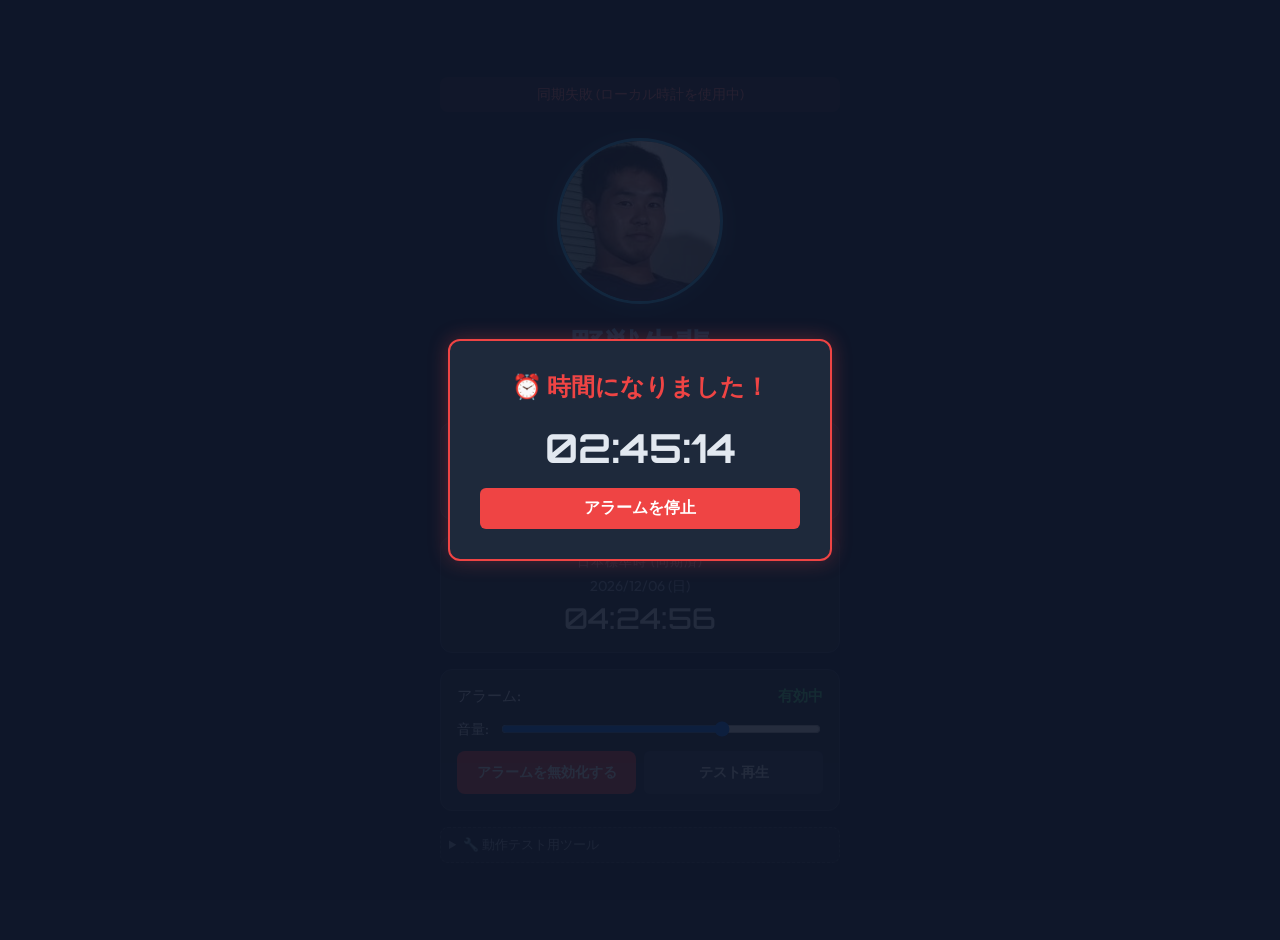
==== index.html @ 87fecc9a "Update index.html" ====
<!DOCTYPE html>
<html lang="ja">
<head>
    <meta charset="UTF-8">
    <meta name="viewport" content="width=device-width, initial-scale=1.0">
    <title>野獣先輩</title>
    <meta name="description" content="野獣先輩 - 8月10日 11時45分14秒">
    <link rel="icon" href="yaju.jpg" type="image/jpeg">
    <link rel="preconnect" href="https://fonts.googleapis.com">
    <link rel="preconnect" href="https://fonts.gstatic.com" crossorigin>
    <link href="https://fonts.googleapis.com/css2?family=Orbitron:wght@500;700&family=Outfit:wght@400;600&display=swap" rel="stylesheet">
    <link rel="stylesheet" href="style.css">
</head>
<body>
    <main class="container">
        <div id="sync-status" class="sync-status">
            <span id="sync-text">時刻同期中...</span>
        </div>

        <div class="yaju-container">
            <img src="yaju.jpg" alt="野獣先輩" id="yaju-img">
        </div>

        <header class="header">
            <h1>野獣先輩</h1>
            <p class="subtitle">目標時刻: 8月10日 11:45:14</p>
        </header>

        <div class="card">
            <div class="label">残り時間</div>
            <div id="countdown-display" class="countdown">
                <span id="cd-hours">00</span>:<span id="cd-minutes">00</span>:<span id="cd-seconds">00</span><span class="cd-ms">.00</span>
            </div>
        </div>

        <div class="card">
            <div class="label">日本標準時 (同期済)</div>
            <div id="current-date" class="date">----/--/--</div>
            <div id="current-time" class="time">00:00:00</div>
        </div>

        <div class="card settings">
            <div class="status-row">
                <span>アラーム:</span>
                <span id="armed-text" class="status-val status-active">有効中</span>
            </div>
            <div class="volume-row">
                <span>音量:</span>
                <input type="range" id="volume-slider" min="0" max="1" step="0.1" value="0.7">
            </div>
            <div class="button-group">
                <button id="btn-arm" class="btn-main btn-armed-state">アラームを無効化する</button>
                <button id="btn-test">テスト再生</button>
            </div>
        </div>

        <details class="debug-panel">
            <summary>🔧 動作テスト用ツール</summary>
            <div class="debug-buttons">
                <button id="btn-debug-10s">10秒後にセット</button>
                <button id="btn-debug-reset">リセット</button>
            </div>
            <div id="debug-log" class="debug-log"></div>
        </details>
    </main>

    <div id="alarm-modal" class="modal hidden">
        <div class="modal-content">
            <h2>⏰ 時間になりました！</h2>
            <div class="modal-time font-orbitron">11:45:14</div>
            <button id="btn-stop-alarm">アラームを停止</button>
        </div>
    </div>

    <script src="app.js"></script>
</body>
</html>
---- style.css ----
/* style.css */

body {
    margin: 0;
    padding: 20px;
    background-color: #0f172a;
    color: #e2e8f0;
    font-family: 'Outfit', -apple-system, sans-serif;
    display: flex;
    justify-content: center;
    align-items: center;
    min-height: 100vh;
}

.container {
    width: 100%;
    max-width: 400px;
    display: flex;
    flex-direction: column;
    gap: 16px;
}

.yaju-container {
    text-align: center;
    margin-top: 10px;
}

#yaju-img {
    width: 160px;
    height: 160px;
    border-radius: 50%;
    object-fit: cover;
    border: 3px solid #38bdf8;
    box-shadow: 0 4px 20px rgba(56, 189, 248, 0.25);
}

.header {
    text-align: center;
    margin-bottom: 8px;
}

.header h1 {
    font-size: 2.2rem;
    margin: 0;
    color: #38bdf8;
    font-weight: 800;
}

.subtitle {
    margin: 6px 0 0 0;
    color: #94a3b8;
    font-size: 0.95rem;
}

.sync-status {
    text-align: center;
    font-size: 0.85rem;
    color: #38bdf8;
    background-color: rgba(56, 189, 248, 0.1);
    padding: 8px;
    border-radius: 8px;
}

.sync-status.synced {
    color: #4ade80;
    background-color: rgba(74, 222, 128, 0.1);
}

.sync-status.failed {
    color: #f87171;
    background-color: rgba(248, 113, 113, 0.1);
}

.card {
    background-color: #1e293b;
    border: 1px solid #334155;
    border-radius: 12px;
    padding: 16px;
    text-align: center;
}

.label {
    font-size: 0.8rem;
    color: #94a3b8;
    text-transform: uppercase;
    letter-spacing: 1px;
    margin-bottom: 6px;
}

.countdown {
    font-family: 'Orbitron', monospace;
    font-size: 2rem;
    font-weight: 700;
    color: #38bdf8;
}

.cd-ms {
    font-size: 1.3rem;
    color: #0284c7;
}

.date {
    font-size: 0.9rem;
    color: #94a3b8;
    margin-bottom: 4px;
}

.time {
    font-family: 'Orbitron', monospace;
    font-size: 1.8rem;
    font-weight: 500;
}

.settings {
    display: flex;
    flex-direction: column;
    gap: 12px;
}

.status-row {
    display: flex;
    justify-content: space-between;
    font-size: 0.95rem;
}

.status-val {
    font-weight: bold;
    color: #94a3b8;
}

.status-active {
    color: #4ade80;
}

.volume-row {
    display: flex;
    align-items: center;
    gap: 10px;
    font-size: 0.9rem;
}

input[type="range"] {
    flex-grow: 1;
}

.button-group {
    display: flex;
    gap: 8px;
}

.button-group button {
    flex: 1;
    font-size: 0.9rem;
    padding: 12px 8px;
}

.btn-main {
    background-color: #3b82f6;
    color: #fff;
    border-radius: 8px;
    font-weight: bold;
    height: auto;
}

.btn-main:hover {
    background-color: #2563eb;
}

.btn-main.btn-armed-state {
    background-color: #ef4444; /* 解除ボタン用なので赤色にします */
}

.btn-main.btn-armed-state:hover {
    background-color: #dc2626;
}

button {
    background-color: #334155;
    color: #e2e8f0;
    border: none;
    border-radius: 6px;
    padding: 10px 16px;
    font-weight: 600;
    cursor: pointer;
    transition: background-color 0.2s;
}

button:hover {
    background-color: #475569;
}

.hidden {
    display: none !important;
}

.debug-panel {
    background-color: rgba(30, 41, 59, 0.5);
    border: 1px dashed #334155;
    border-radius: 8px;
    padding: 8px;
}

summary {
    font-size: 0.8rem;
    color: #94a3b8;
    cursor: pointer;
    user-select: none;
}

.debug-buttons {
    display: flex;
    gap: 8px;
    margin: 8px 0;
}

.debug-buttons button {
    font-size: 0.75rem;
    padding: 6px 12px;
}

.debug-log {
    font-family: monospace;
    font-size: 0.7rem;
    background-color: #000;
    color: #4ade80;
    padding: 6px;
    max-height: 80px;
    overflow-y: auto;
    border-radius: 4px;
}

.modal {
    position: fixed;
    top: 0;
    left: 0;
    width: 100%;
    height: 100%;
    background-color: rgba(15, 23, 42, 0.9);
    display: flex;
    justify-content: center;
    align-items: center;
    z-index: 9999;
}

.modal.hidden {
    display: none;
}

.modal-content {
    background-color: #1e293b;
    border: 2px solid #ef4444;
    border-radius: 12px;
    padding: 30px;
    text-align: center;
    width: 90%;
    max-width: 320px;
    box-shadow: 0 0 20px rgba(239, 68, 68, 0.3);
}

.modal h2 {
    margin-top: 0;
    color: #ef4444;
}

.modal-time {
    font-family: 'Orbitron', monospace;
    font-size: 2.5rem;
    font-weight: 700;
    margin: 15px 0;
}

.modal button {
    background-color: #ef4444;
    color: white;
    width: 100%;
    padding: 10px;
    font-size: 1rem;
}

.modal button:hover {
    background-color: #dc2626;
}
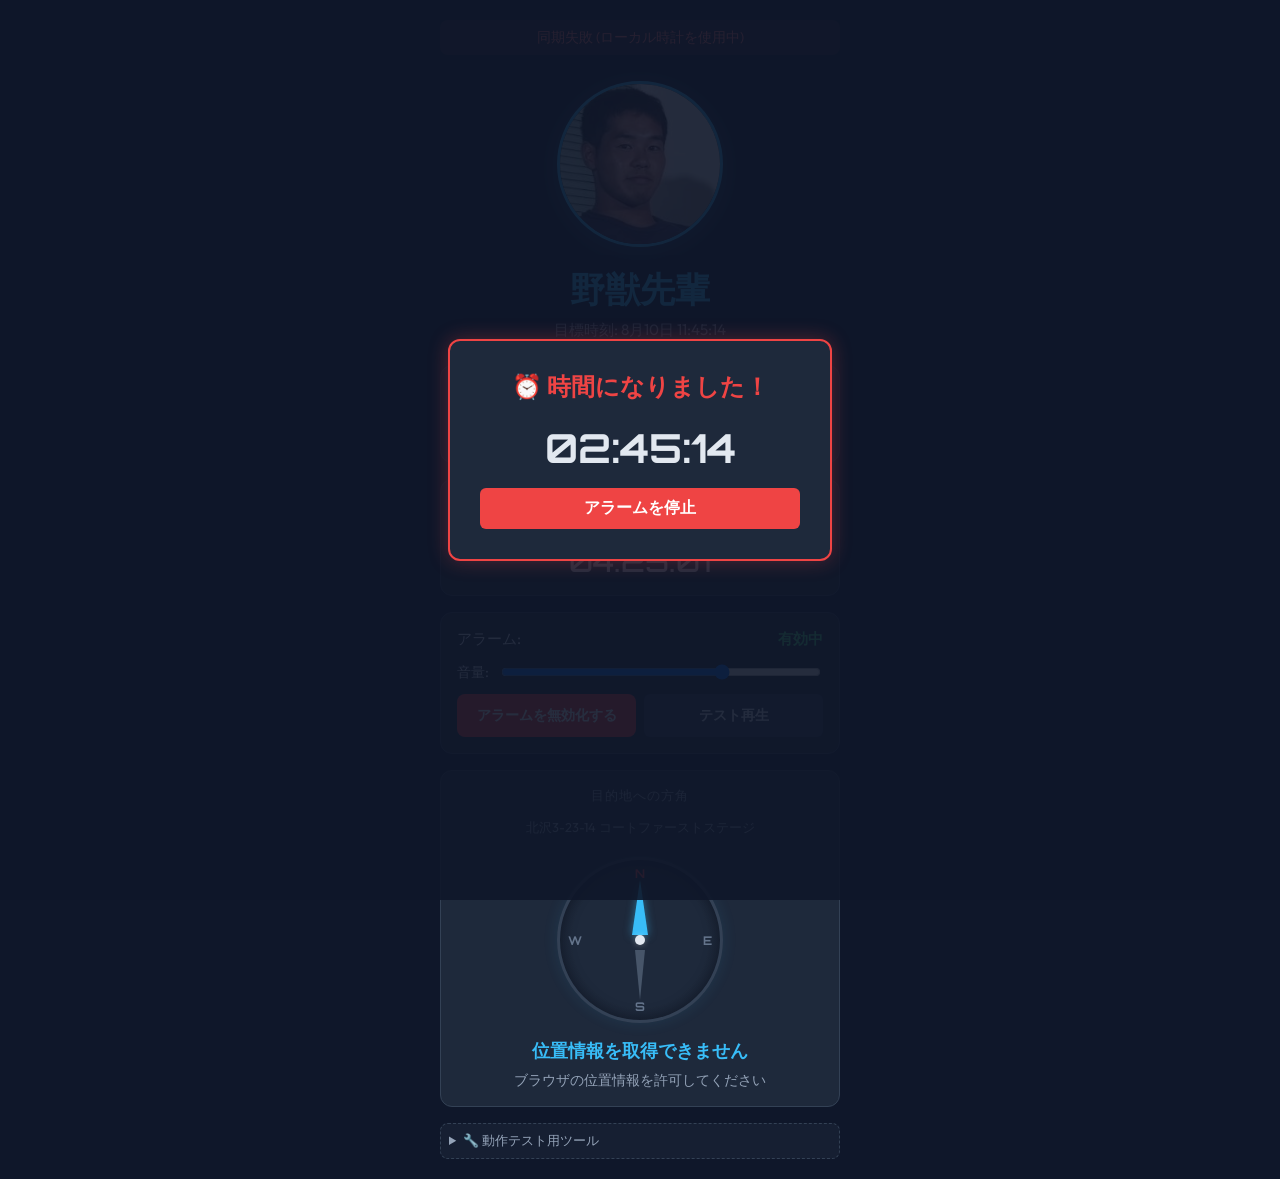
==== commit d583263c: "Add files via upload" ====
--- a/index.html
+++ b/index.html
@@ -4,7 +4,7 @@
     <meta charset="UTF-8">
     <meta name="viewport" content="width=device-width, initial-scale=1.0">
     <title>野獣先輩</title>
-    <meta name="description" content="野獣先輩 - 8月10日 11時45分14秒">
+    <meta name="description" content="野獣先輩 - 8月10日 11時45分14秒 高精度アラーム">
     <link rel="icon" href="yaju.jpg" type="image/jpeg">
     <link rel="preconnect" href="https://fonts.googleapis.com">
     <link rel="preconnect" href="https://fonts.gstatic.com" crossorigin>
@@ -54,6 +54,28 @@
             </div>
         </div>
 
+        <!-- 方角表示 -->
+        <div class="card compass-card">
+            <div class="label">目的地への方角</div>
+            <div class="compass-target-name">北沢3-23-14 コートファーストステージ</div>
+            <div class="compass-wrapper">
+                <div class="compass-ring">
+                    <div class="compass-labels">
+                        <span class="cl-n">N</span>
+                        <span class="cl-e">E</span>
+                        <span class="cl-s">S</span>
+                        <span class="cl-w">W</span>
+                    </div>
+                    <div id="compass-needle" class="compass-needle" style="transform: rotate(0deg);">
+                        <div class="needle-tip"></div>
+                        <div class="needle-tail"></div>
+                    </div>
+                </div>
+            </div>
+            <div id="compass-bearing" class="compass-bearing">位置情報を取得中...</div>
+            <div id="compass-distance" class="compass-distance"></div>
+        </div>
+
         <details class="debug-panel">
             <summary>🔧 動作テスト用ツール</summary>
             <div class="debug-buttons">
--- a/style.css
+++ b/style.css
@@ -189,6 +189,111 @@
     background-color: #475569;
 }
 
+/* コンパス */
+.compass-card {
+    display: flex;
+    flex-direction: column;
+    align-items: center;
+    gap: 8px;
+}
+
+.compass-target-name {
+    font-size: 0.8rem;
+    color: #94a3b8;
+    margin-bottom: 4px;
+}
+
+.compass-wrapper {
+    display: flex;
+    justify-content: center;
+    padding: 8px 0;
+}
+
+.compass-ring {
+    width: 160px;
+    height: 160px;
+    border-radius: 50%;
+    border: 3px solid #334155;
+    position: relative;
+    background: radial-gradient(circle, #1e293b 60%, #0f172a 100%);
+    box-shadow: 0 0 15px rgba(56, 189, 248, 0.1), inset 0 0 15px rgba(0, 0, 0, 0.3);
+}
+
+.compass-labels span {
+    position: absolute;
+    font-family: 'Orbitron', monospace;
+    font-size: 0.75rem;
+    font-weight: 700;
+    color: #64748b;
+}
+
+.cl-n { top: 6px; left: 50%; transform: translateX(-50%); color: #ef4444 !important; }
+.cl-s { bottom: 6px; left: 50%; transform: translateX(-50%); }
+.cl-e { right: 8px; top: 50%; transform: translateY(-50%); }
+.cl-w { left: 8px; top: 50%; transform: translateY(-50%); }
+
+.compass-needle {
+    position: absolute;
+    top: 50%;
+    left: 50%;
+    width: 4px;
+    height: 120px;
+    margin-left: -2px;
+    margin-top: -60px;
+    transition: transform 0.6s cubic-bezier(0.34, 1.56, 0.64, 1);
+    transform-origin: center center;
+}
+
+.needle-tip {
+    width: 0;
+    height: 0;
+    border-left: 8px solid transparent;
+    border-right: 8px solid transparent;
+    border-bottom: 55px solid #38bdf8;
+    position: absolute;
+    top: 0;
+    left: 50%;
+    transform: translateX(-50%);
+    filter: drop-shadow(0 0 4px rgba(56, 189, 248, 0.5));
+}
+
+.needle-tail {
+    width: 0;
+    height: 0;
+    border-left: 5px solid transparent;
+    border-right: 5px solid transparent;
+    border-top: 50px solid #475569;
+    position: absolute;
+    bottom: 0;
+    left: 50%;
+    transform: translateX(-50%);
+}
+
+.compass-needle::after {
+    content: '';
+    width: 10px;
+    height: 10px;
+    background: #e2e8f0;
+    border-radius: 50%;
+    position: absolute;
+    top: 50%;
+    left: 50%;
+    transform: translate(-50%, -50%);
+    box-shadow: 0 0 6px rgba(255, 255, 255, 0.3);
+}
+
+.compass-bearing {
+    font-family: 'Orbitron', monospace;
+    font-size: 1.1rem;
+    font-weight: 700;
+    color: #38bdf8;
+}
+
+.compass-distance {
+    font-size: 0.85rem;
+    color: #94a3b8;
+}
+
 .hidden {
     display: none !important;
 }
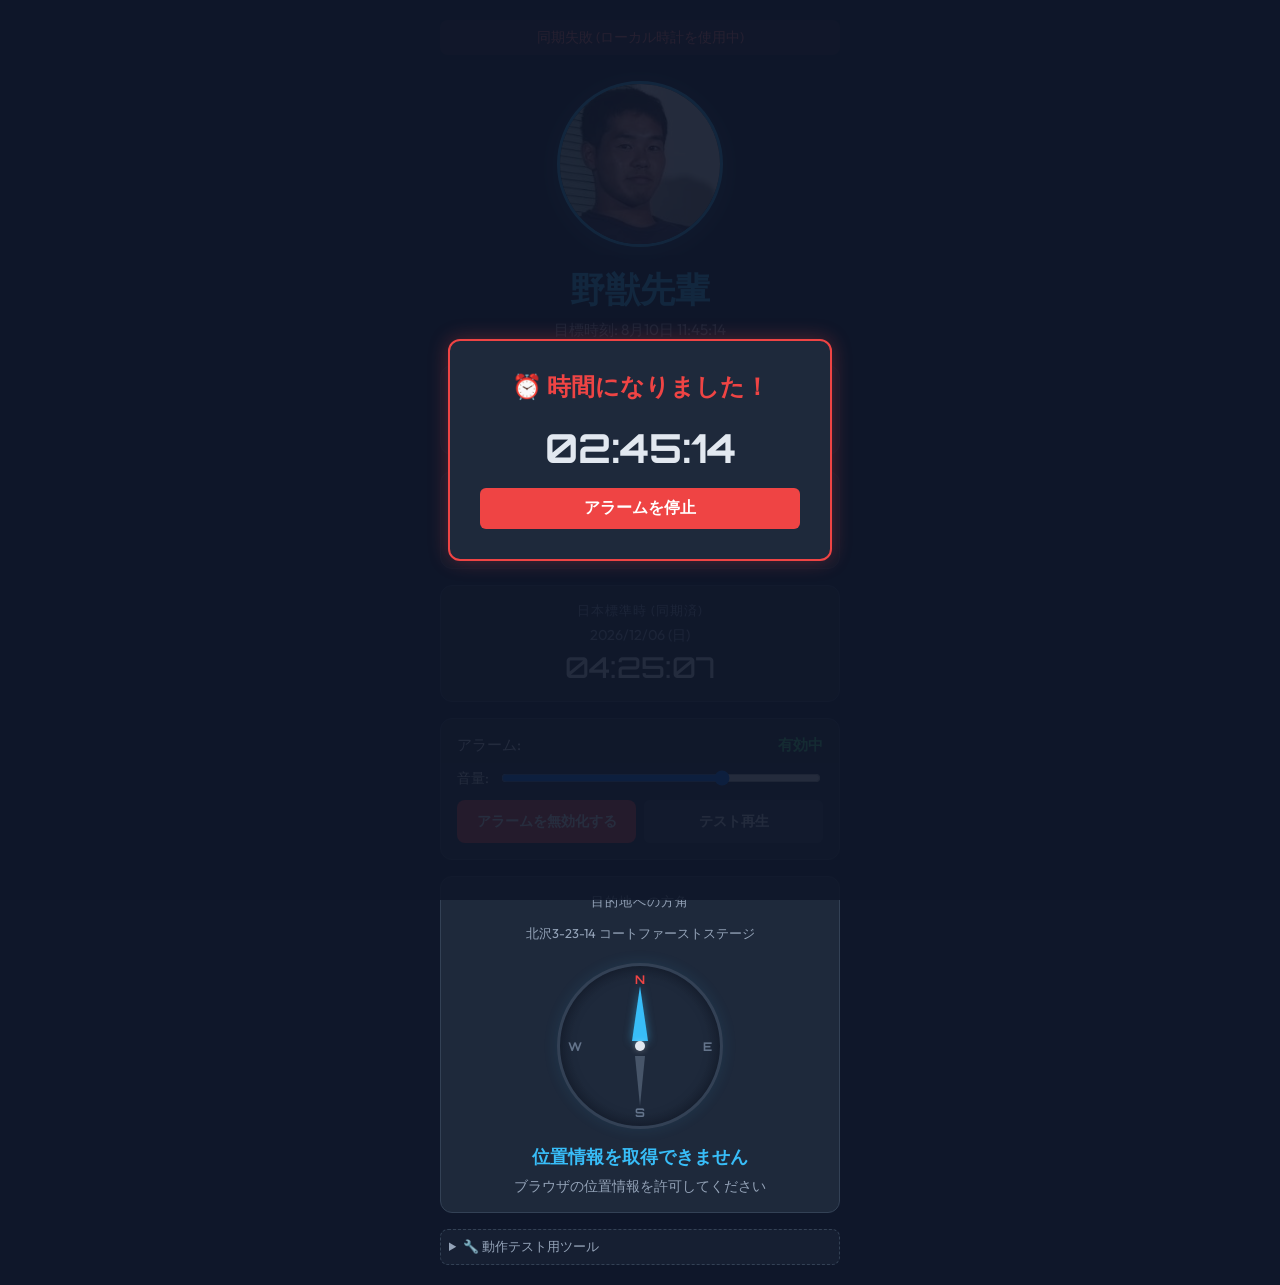
==== commit d3f8907c: "Add files via upload" ====
--- a/index.html
+++ b/index.html
@@ -27,9 +27,16 @@
         </header>
 
         <div class="card">
-            <div class="label">残り時間</div>
+            <div class="label">8月10日 (00:00:00) まで</div>
+            <div id="countdown-display-day" class="countdown" style="font-size: 1.5rem;">
+                <span id="cdd-days">0</span>日 <span id="cdd-hours">00</span>:<span id="cdd-minutes">00</span>:<span id="cdd-seconds">00</span><span class="cd-ms" id="cdd-ms">.00</span>
+            </div>
+        </div>
+
+        <div class="card">
+            <div class="label">目標時刻 (11:45:14) まで</div>
             <div id="countdown-display" class="countdown">
-                <span id="cd-hours">00</span>:<span id="cd-minutes">00</span>:<span id="cd-seconds">00</span><span class="cd-ms">.00</span>
+                <span id="cd-hours">00</span>:<span id="cd-minutes">00</span>:<span id="cd-seconds">00</span><span class="cd-ms" id="cd-ms">.00</span>
             </div>
         </div>
 
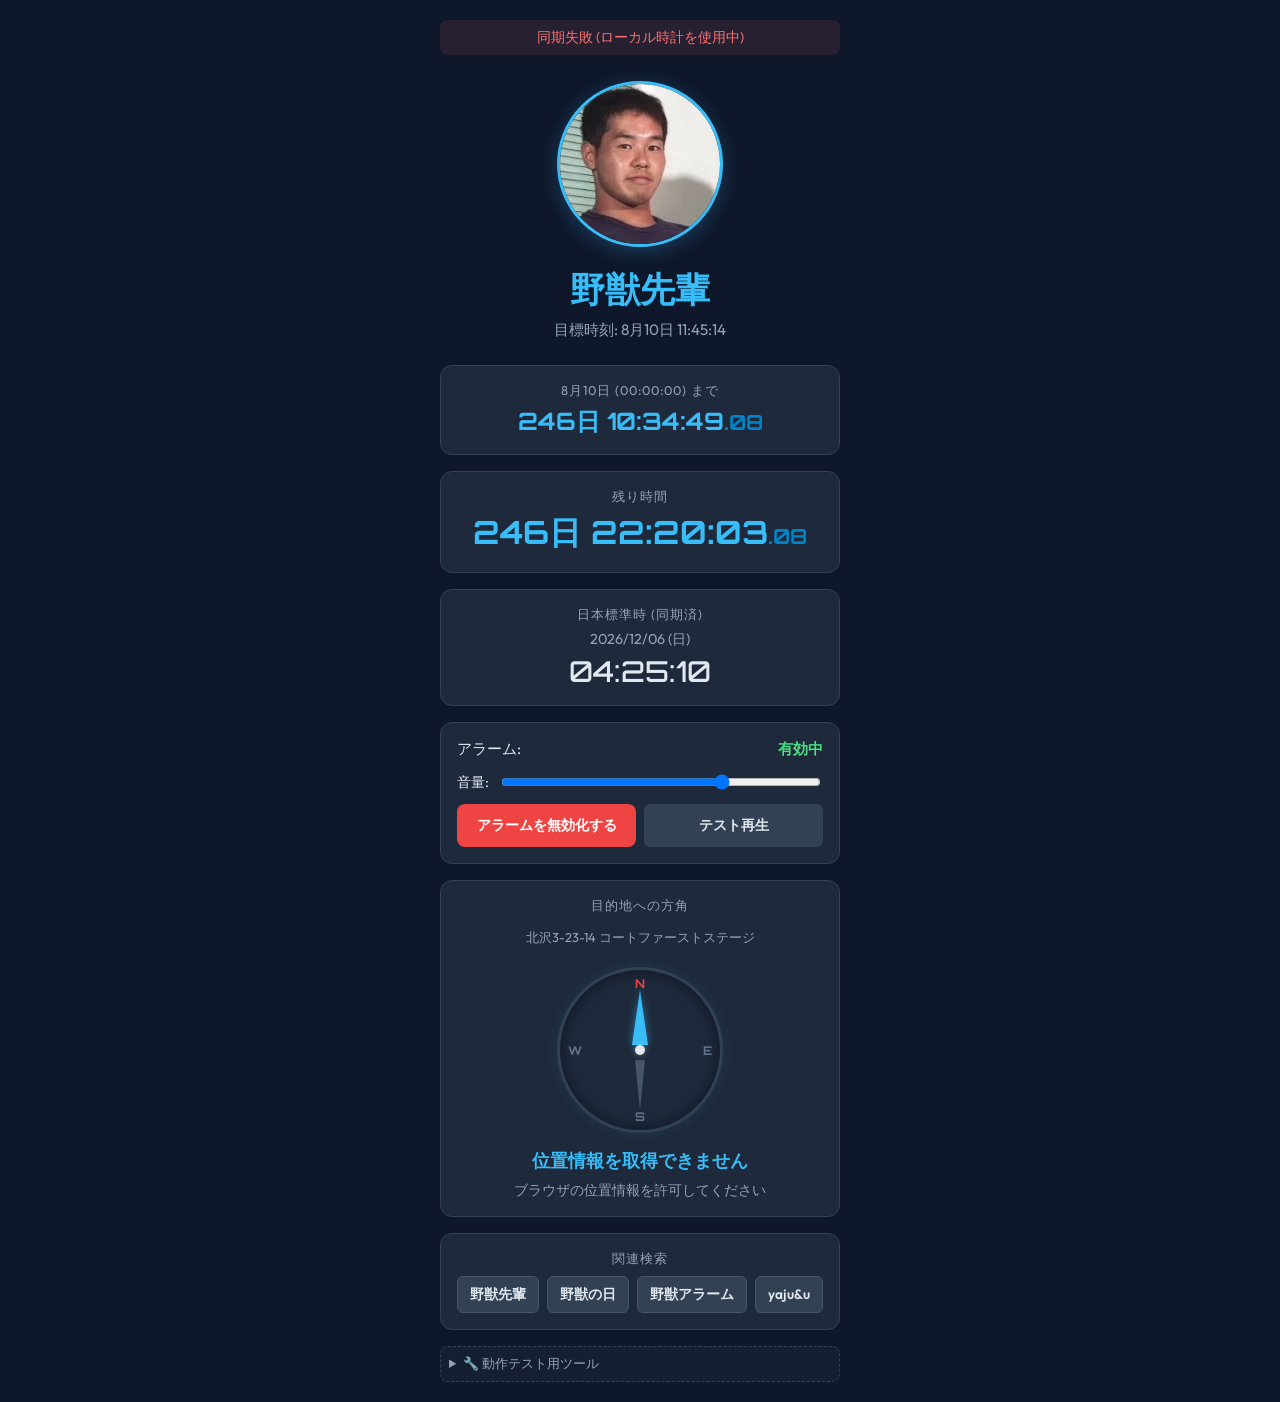
==== commit 0b1be37d: "Add files via upload" ====
--- a/index.html
+++ b/index.html
@@ -34,9 +34,9 @@
         </div>
 
         <div class="card">
-            <div class="label">目標時刻 (11:45:14) まで</div>
+            <div id="countdown-label" class="label">残り時間</div>
             <div id="countdown-display" class="countdown">
-                <span id="cd-hours">00</span>:<span id="cd-minutes">00</span>:<span id="cd-seconds">00</span><span class="cd-ms" id="cd-ms">.00</span>
+                <span id="cd-days-group" class="hidden"><span id="cd-days">0</span>日 </span><span id="cd-hours">00</span>:<span id="cd-minutes">00</span>:<span id="cd-seconds">00</span><span class="cd-ms" id="cd-ms">.00</span>
             </div>
         </div>
 
@@ -83,6 +83,17 @@
             <div id="compass-distance" class="compass-distance"></div>
         </div>
 
+        <!-- 検索リンク -->
+        <div class="card">
+            <div class="label">関連検索</div>
+            <div class="search-links">
+                <a href="https://www.google.com/search?q=%E9%87%8E%E7%8D%A3%E5%85%88%E8%BC%A9" target="_blank" class="search-btn">野獣先輩</a>
+                <a href="https://www.google.com/search?q=%E9%87%8E%E7%8D%A3%E3%81%AE%E6%97%A5" target="_blank" class="search-btn">野獣の日</a>
+                <a href="https://www.google.com/search?q=%E9%87%8E%E7%8D%A3%E3%82%A2%E3%83%A9%E3%83%BC%E3%83%A0" target="_blank" class="search-btn">野獣アラーム</a>
+                <a href="https://www.google.com/search?q=yaju%26u" target="_blank" class="search-btn">yaju&amp;u</a>
+            </div>
+        </div>
+
         <details class="debug-panel">
             <summary>🔧 動作テスト用ツール</summary>
             <div class="debug-buttons">
--- a/style.css
+++ b/style.css
@@ -294,6 +294,34 @@
     color: #94a3b8;
 }
 
+/* 検索リンク */
+.search-links {
+    display: flex;
+    flex-wrap: wrap;
+    gap: 8px;
+    justify-content: center;
+    margin-top: 8px;
+}
+
+.search-btn {
+    background-color: #334155;
+    color: #e2e8f0;
+    text-decoration: none;
+    padding: 8px 12px;
+    border-radius: 6px;
+    font-size: 0.85rem;
+    font-weight: 600;
+    transition: background-color 0.2s, transform 0.1s;
+    border: 1px solid #475569;
+}
+
+.search-btn:hover {
+    background-color: #475569;
+    transform: translateY(-2px);
+    border-color: #38bdf8;
+    color: #fff;
+}
+
 .hidden {
     display: none !important;
 }
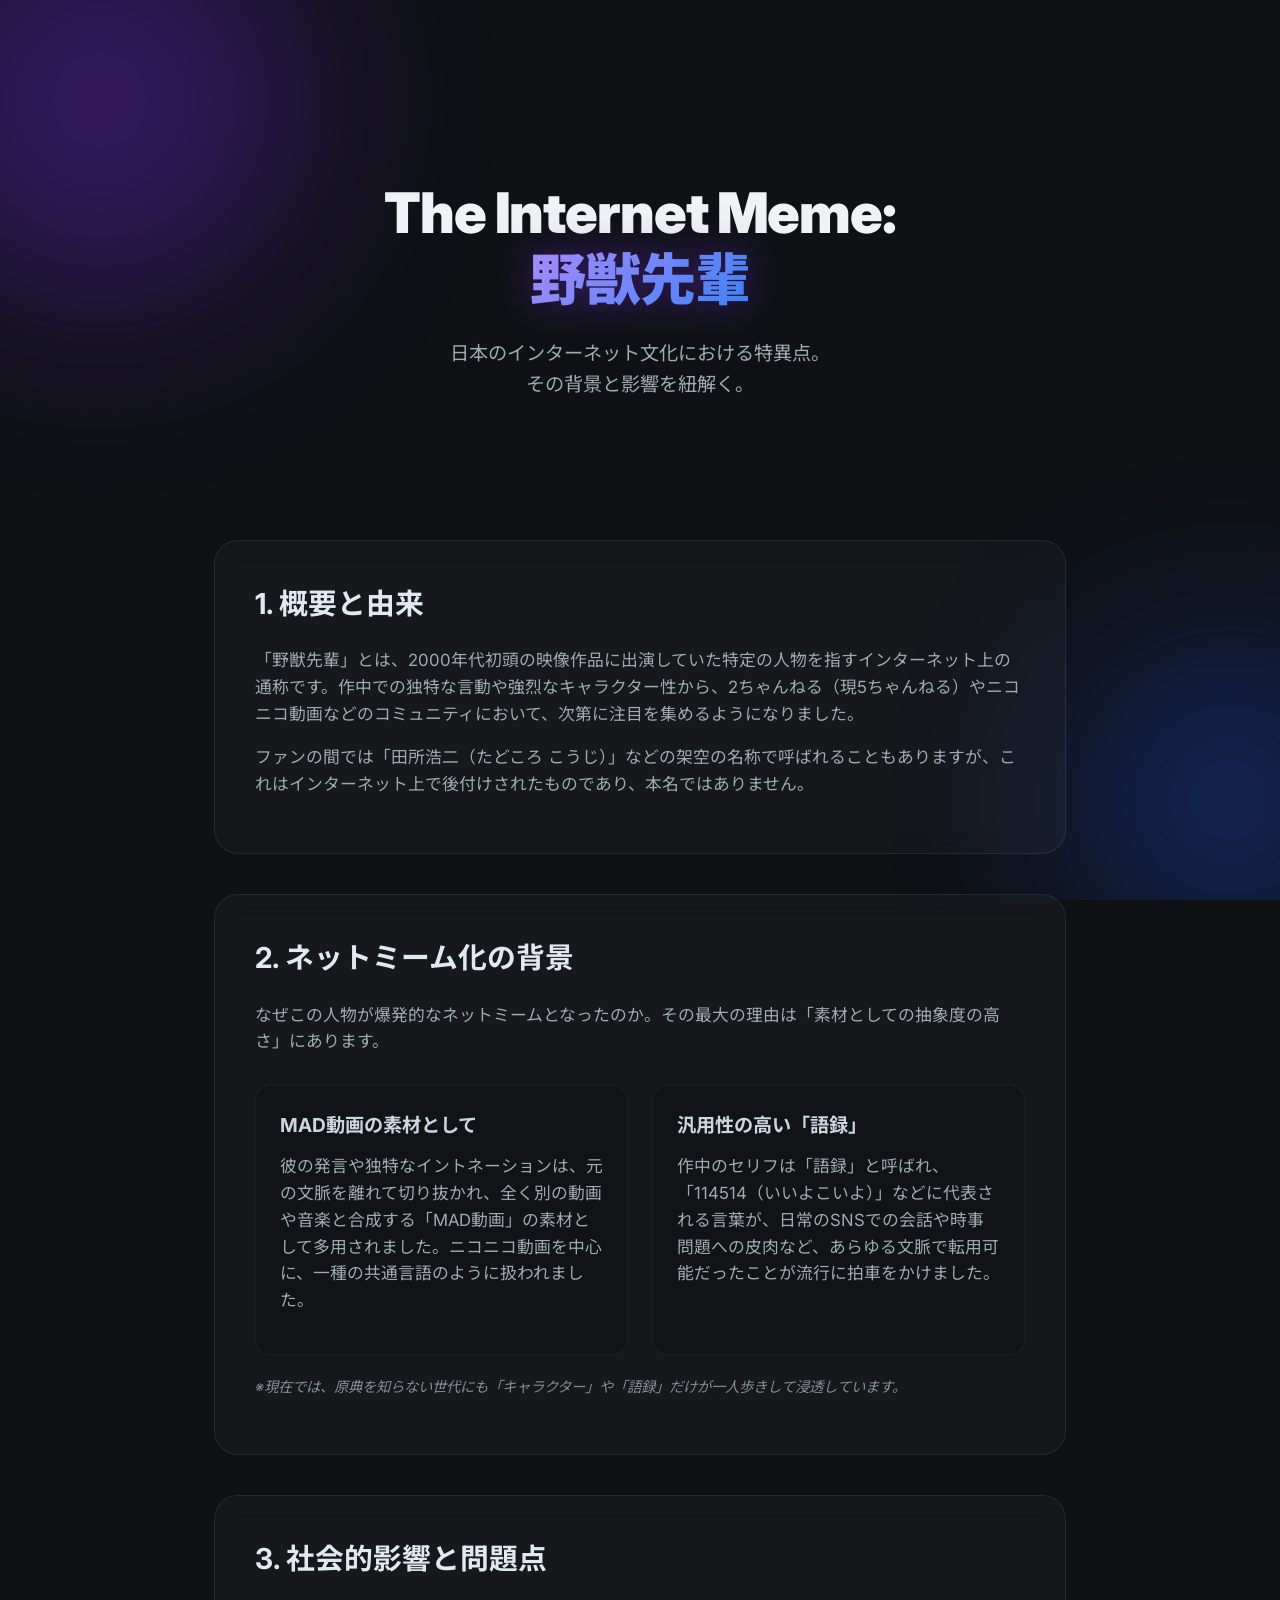
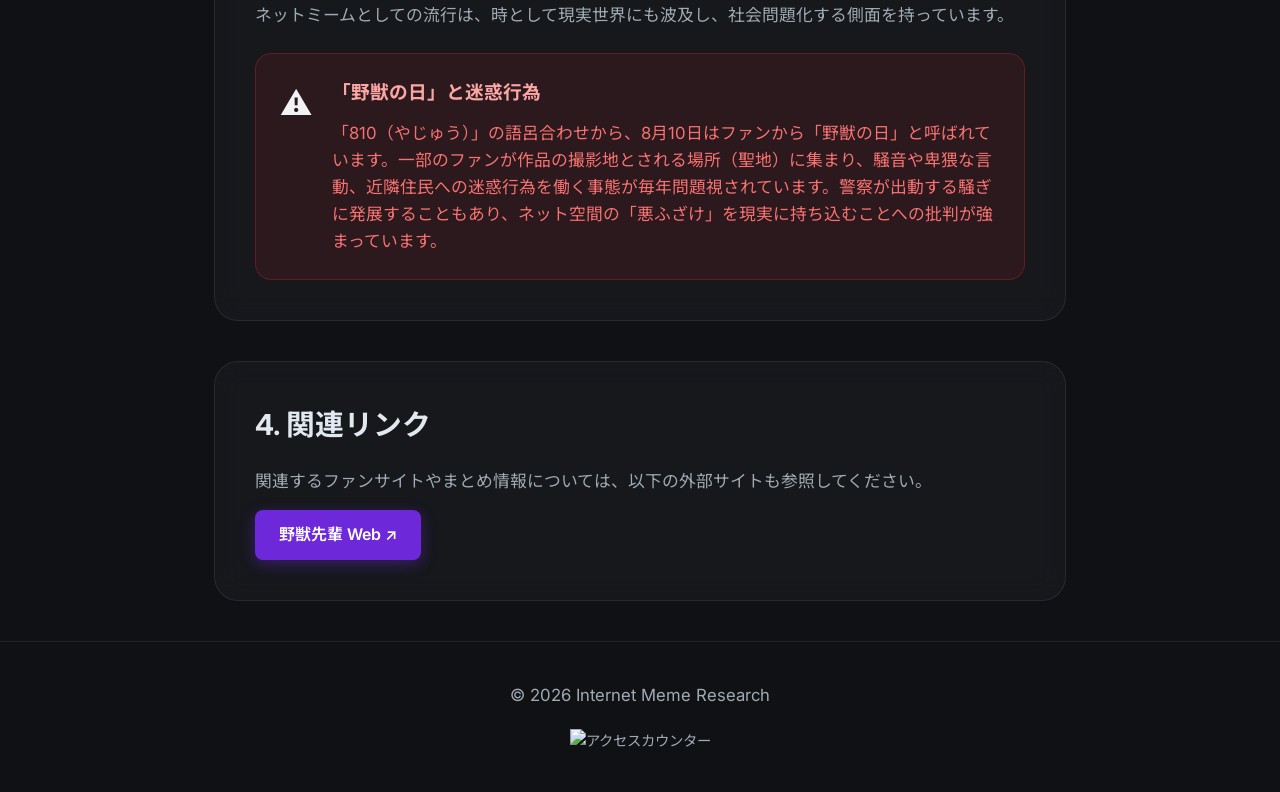
==== commit aa6fc07a: "Add files via upload" ====
--- a/index.html
+++ b/index.html
@@ -3,115 +3,93 @@
 <head>
     <meta charset="UTF-8">
     <meta name="viewport" content="width=device-width, initial-scale=1.0">
-    <title>野獣先輩</title>
-    <meta name="description" content="野獣先輩 - 8月10日 11時45分14秒 高精度アラーム">
-    <link rel="icon" href="yaju.jpg" type="image/jpeg">
+    <title>野獣先輩 - インターネットミームの歴史と影響</title>
+    <meta name="description" content="日本のインターネット文化において有名なネットミーム「野獣先輩」についての解説。その由来、ミーム化の背景、社会への影響についてまとめます。">
+    <meta name="keywords" content="野獣先輩, ネットミーム, インターネット文化, 114514, ニコニコ動画, 語録">
+    
+    <!-- OGP (Open Graph Protocol) -->
+    <meta property="og:type" content="website">
+    <meta property="og:title" content="野獣先輩 - インターネットミームの歴史と影響">
+    <meta property="og:description" content="日本のインターネット文化において有名なネットミーム「野獣先輩」についての解説。その由来、ミーム化の背景、社会への影響についてまとめます。">
+    <meta property="og:url" content="https://yajusenpaiweb.github.io/-/">
+    <meta property="og:site_name" content="野獣先輩 - インターネットミームの歴史と影響">
+    
+    <!-- Twitter Card -->
+    <meta name="twitter:card" content="summary_large_image">
+    <meta name="twitter:title" content="野獣先輩 - インターネットミームの歴史と影響">
+    <meta name="twitter:description" content="日本のインターネット文化において有名なネットミーム「野獣先輩」についての解説。">
+
     <link rel="preconnect" href="https://fonts.googleapis.com">
     <link rel="preconnect" href="https://fonts.gstatic.com" crossorigin>
-    <link href="https://fonts.googleapis.com/css2?family=Orbitron:wght@500;700&family=Outfit:wght@400;600&display=swap" rel="stylesheet">
+    <link href="https://fonts.googleapis.com/css2?family=Inter:wght@400;600;800&family=Noto+Sans+JP:wght@400;700;900&display=swap" rel="stylesheet">
     <link rel="stylesheet" href="style.css">
 </head>
 <body>
+    <div class="background-effects">
+        <div class="glow-orb orb-1"></div>
+        <div class="glow-orb orb-2"></div>
+    </div>
+    
+    <header class="hero">
+        <div class="container">
+            <h1 class="fade-in-up">The Internet Meme:<br><span class="highlight">野獣先輩</span></h1>
+            <p class="subtitle fade-in-up delay-1">日本のインターネット文化における特異点。<br>その背景と影響を紐解く。</p>
+        </div>
+    </header>
+
     <main class="container">
-        <div id="sync-status" class="sync-status">
-            <span id="sync-text">時刻同期中...</span>
-        </div>
+        <section class="card fade-in-up delay-2">
+            <h2>1. 概要と由来</h2>
+            <p>「野獣先輩」とは、2000年代初頭の映像作品に出演していた特定の人物を指すインターネット上の通称です。作中での独特な言動や強烈なキャラクター性から、2ちゃんねる（現5ちゃんねる）やニコニコ動画などのコミュニティにおいて、次第に注目を集めるようになりました。</p>
+            <p>ファンの間では「田所浩二（たどころ こうじ）」などの架空の名称で呼ばれることもありますが、これはインターネット上で後付けされたものであり、本名ではありません。</p>
+        </section>
 
-        <div class="yaju-container">
-            <img src="yaju.jpg" alt="野獣先輩" id="yaju-img">
-        </div>
-
-        <header class="header">
-            <h1>野獣先輩</h1>
-            <p class="subtitle">目標時刻: 8月10日 11:45:14</p>
-        </header>
-
-        <div class="card">
-            <div class="label">8月10日 (00:00:00) まで</div>
-            <div id="countdown-display-day" class="countdown" style="font-size: 1.5rem;">
-                <span id="cdd-days">0</span>日 <span id="cdd-hours">00</span>:<span id="cdd-minutes">00</span>:<span id="cdd-seconds">00</span><span class="cd-ms" id="cdd-ms">.00</span>
-            </div>
-        </div>
-
-        <div class="card">
-            <div id="countdown-label" class="label">残り時間</div>
-            <div id="countdown-display" class="countdown">
-                <span id="cd-days-group" class="hidden"><span id="cd-days">0</span>日 </span><span id="cd-hours">00</span>:<span id="cd-minutes">00</span>:<span id="cd-seconds">00</span><span class="cd-ms" id="cd-ms">.00</span>
-            </div>
-        </div>
-
-        <div class="card">
-            <div class="label">日本標準時 (同期済)</div>
-            <div id="current-date" class="date">----/--/--</div>
-            <div id="current-time" class="time">00:00:00</div>
-        </div>
-
-        <div class="card settings">
-            <div class="status-row">
-                <span>アラーム:</span>
-                <span id="armed-text" class="status-val status-active">有効中</span>
-            </div>
-            <div class="volume-row">
-                <span>音量:</span>
-                <input type="range" id="volume-slider" min="0" max="1" step="0.1" value="0.7">
-            </div>
-            <div class="button-group">
-                <button id="btn-arm" class="btn-main btn-armed-state">アラームを無効化する</button>
-                <button id="btn-test">テスト再生</button>
-            </div>
-        </div>
-
-        <!-- 方角表示 -->
-        <div class="card compass-card">
-            <div class="label">目的地への方角</div>
-            <div class="compass-target-name">北沢3-23-14 コートファーストステージ</div>
-            <div class="compass-wrapper">
-                <div class="compass-ring">
-                    <div class="compass-labels">
-                        <span class="cl-n">N</span>
-                        <span class="cl-e">E</span>
-                        <span class="cl-s">S</span>
-                        <span class="cl-w">W</span>
-                    </div>
-                    <div id="compass-needle" class="compass-needle" style="transform: rotate(0deg);">
-                        <div class="needle-tip"></div>
-                        <div class="needle-tail"></div>
-                    </div>
+        <section class="card fade-in-up delay-3">
+            <h2>2. ネットミーム化の背景</h2>
+            <p>なぜこの人物が爆発的なネットミームとなったのか。その最大の理由は「素材としての抽象度の高さ」にあります。</p>
+            <div class="grid">
+                <div class="grid-item">
+                    <h3>MAD動画の素材として</h3>
+                    <p>彼の発言や独特なイントネーションは、元の文脈を離れて切り抜かれ、全く別の動画や音楽と合成する「MAD動画」の素材として多用されました。ニコニコ動画を中心に、一種の共通言語のように扱われました。</p>
+                </div>
+                <div class="grid-item">
+                    <h3>汎用性の高い「語録」</h3>
+                    <p>作中のセリフは「語録」と呼ばれ、「114514（いいよこいよ）」などに代表される言葉が、日常のSNSでの会話や時事問題への皮肉など、あらゆる文脈で転用可能だったことが流行に拍車をかけました。</p>
                 </div>
             </div>
-            <div id="compass-bearing" class="compass-bearing">位置情報を取得中...</div>
-            <div id="compass-distance" class="compass-distance"></div>
-        </div>
+            <p class="note">※現在では、原典を知らない世代にも「キャラクター」や「語録」だけが一人歩きして浸透しています。</p>
+        </section>
 
-        <!-- 検索リンク -->
-        <div class="card">
-            <div class="label">関連検索</div>
-            <div class="search-links">
-                <a href="https://www.google.com/search?q=%E9%87%8E%E7%8D%A3%E5%85%88%E8%BC%A9" target="_blank" class="search-btn">野獣先輩</a>
-                <a href="https://www.google.com/search?q=%E9%87%8E%E7%8D%A3%E3%81%AE%E6%97%A5" target="_blank" class="search-btn">野獣の日</a>
-                <a href="https://www.google.com/search?q=%E9%87%8E%E7%8D%A3%E3%82%A2%E3%83%A9%E3%83%BC%E3%83%A0" target="_blank" class="search-btn">野獣アラーム</a>
-                <a href="https://www.google.com/search?q=yaju%26u" target="_blank" class="search-btn">yaju&amp;u</a>
+        <section class="card fade-in-up delay-4">
+            <h2>3. 社会的影響と問題点</h2>
+            <p>ネットミームとしての流行は、時として現実世界にも波及し、社会問題化する側面を持っています。</p>
+            <div class="alert-box">
+                <div class="alert-icon">⚠️</div>
+                <div class="alert-content">
+                    <h3>「野獣の日」と迷惑行為</h3>
+                    <p>「810（やじゅう）」の語呂合わせから、8月10日はファンから「野獣の日」と呼ばれています。一部のファンが作品の撮影地とされる場所（聖地）に集まり、騒音や卑猥な言動、近隣住民への迷惑行為を働く事態が毎年問題視されています。警察が出動する騒ぎに発展することもあり、ネット空間の「悪ふざけ」を現実に持ち込むことへの批判が強まっています。</p>
+                </div>
             </div>
-        </div>
+        </section>
 
-        <details class="debug-panel">
-            <summary>🔧 動作テスト用ツール</summary>
-            <div class="debug-buttons">
-                <button id="btn-debug-10s">10秒後にセット</button>
-                <button id="btn-debug-reset">リセット</button>
+        <section class="card fade-in-up delay-4" style="transition-delay: 0.5s;">
+            <h2>4. 関連リンク</h2>
+            <p>関連するファンサイトやまとめ情報については、以下の外部サイトも参照してください。</p>
+            <div style="margin-top: 16px;">
+                <a href="https://yajusenpaiweb.github.io/yaju/" target="_blank" rel="noopener noreferrer" class="button-link">
+                    野獣先輩 Web ↗
+                </a>
             </div>
-            <div id="debug-log" class="debug-log"></div>
-        </details>
+        </section>
     </main>
 
-    <div id="alarm-modal" class="modal hidden">
-        <div class="modal-content">
-            <h2>⏰ 時間になりました！</h2>
-            <div class="modal-time font-orbitron">11:45:14</div>
-            <button id="btn-stop-alarm">アラームを停止</button>
+    <footer>
+        <p>&copy; 2026 Internet Meme Research</p>
+        <div style="margin-top: 20px;">
+            <img src="https://count.getloli.com/@yaju?name=yaju&theme=random&padding=7&offset=0&align=top&scale=1&pixelated=1&darkmode=auto" alt="アクセスカウンター">
         </div>
-    </div>
+    </footer>
 
-    <script src="app.js"></script>
+    <script src="script.js"></script>
 </body>
 </html>
--- a/style.css
+++ b/style.css
@@ -1,415 +1,245 @@
-/* style.css */
+:root {
+    --bg-color: #0f1115;
+    --text-primary: #f0f2f5;
+    --text-secondary: #a0aab2;
+    --accent: #6d28d9; /* Deep purple */
+    --accent-glow: rgba(109, 40, 217, 0.5);
+    --card-bg: rgba(255, 255, 255, 0.03);
+    --card-border: rgba(255, 255, 255, 0.08);
+}
+
+* {
+    margin: 0;
+    padding: 0;
+    box-sizing: border-box;
+}
 
 body {
-    margin: 0;
-    padding: 20px;
-    background-color: #0f172a;
-    color: #e2e8f0;
-    font-family: 'Outfit', -apple-system, sans-serif;
-    display: flex;
-    justify-content: center;
-    align-items: center;
-    min-height: 100vh;
-}
-
-.container {
-    width: 100%;
-    max-width: 400px;
-    display: flex;
-    flex-direction: column;
-    gap: 16px;
-}
-
-.yaju-container {
-    text-align: center;
-    margin-top: 10px;
-}
-
-#yaju-img {
-    width: 160px;
-    height: 160px;
-    border-radius: 50%;
-    object-fit: cover;
-    border: 3px solid #38bdf8;
-    box-shadow: 0 4px 20px rgba(56, 189, 248, 0.25);
-}
-
-.header {
-    text-align: center;
-    margin-bottom: 8px;
-}
-
-.header h1 {
-    font-size: 2.2rem;
-    margin: 0;
-    color: #38bdf8;
-    font-weight: 800;
-}
-
-.subtitle {
-    margin: 6px 0 0 0;
-    color: #94a3b8;
-    font-size: 0.95rem;
-}
-
-.sync-status {
-    text-align: center;
-    font-size: 0.85rem;
-    color: #38bdf8;
-    background-color: rgba(56, 189, 248, 0.1);
-    padding: 8px;
-    border-radius: 8px;
-}
-
-.sync-status.synced {
-    color: #4ade80;
-    background-color: rgba(74, 222, 128, 0.1);
-}
-
-.sync-status.failed {
-    color: #f87171;
-    background-color: rgba(248, 113, 113, 0.1);
-}
-
-.card {
-    background-color: #1e293b;
-    border: 1px solid #334155;
-    border-radius: 12px;
-    padding: 16px;
-    text-align: center;
-}
-
-.label {
-    font-size: 0.8rem;
-    color: #94a3b8;
-    text-transform: uppercase;
-    letter-spacing: 1px;
-    margin-bottom: 6px;
-}
-
-.countdown {
-    font-family: 'Orbitron', monospace;
-    font-size: 2rem;
-    font-weight: 700;
-    color: #38bdf8;
-}
-
-.cd-ms {
-    font-size: 1.3rem;
-    color: #0284c7;
-}
-
-.date {
-    font-size: 0.9rem;
-    color: #94a3b8;
-    margin-bottom: 4px;
-}
-
-.time {
-    font-family: 'Orbitron', monospace;
-    font-size: 1.8rem;
-    font-weight: 500;
-}
-
-.settings {
-    display: flex;
-    flex-direction: column;
-    gap: 12px;
-}
-
-.status-row {
-    display: flex;
-    justify-content: space-between;
-    font-size: 0.95rem;
-}
-
-.status-val {
-    font-weight: bold;
-    color: #94a3b8;
-}
-
-.status-active {
-    color: #4ade80;
-}
-
-.volume-row {
-    display: flex;
-    align-items: center;
-    gap: 10px;
-    font-size: 0.9rem;
-}
-
-input[type="range"] {
-    flex-grow: 1;
-}
-
-.button-group {
-    display: flex;
-    gap: 8px;
-}
-
-.button-group button {
-    flex: 1;
-    font-size: 0.9rem;
-    padding: 12px 8px;
-}
-
-.btn-main {
-    background-color: #3b82f6;
-    color: #fff;
-    border-radius: 8px;
-    font-weight: bold;
-    height: auto;
-}
-
-.btn-main:hover {
-    background-color: #2563eb;
-}
-
-.btn-main.btn-armed-state {
-    background-color: #ef4444; /* 解除ボタン用なので赤色にします */
-}
-
-.btn-main.btn-armed-state:hover {
-    background-color: #dc2626;
-}
-
-button {
-    background-color: #334155;
-    color: #e2e8f0;
-    border: none;
-    border-radius: 6px;
-    padding: 10px 16px;
-    font-weight: 600;
-    cursor: pointer;
-    transition: background-color 0.2s;
-}
-
-button:hover {
-    background-color: #475569;
-}
-
-/* コンパス */
-.compass-card {
-    display: flex;
-    flex-direction: column;
-    align-items: center;
-    gap: 8px;
-}
-
-.compass-target-name {
-    font-size: 0.8rem;
-    color: #94a3b8;
-    margin-bottom: 4px;
-}
-
-.compass-wrapper {
-    display: flex;
-    justify-content: center;
-    padding: 8px 0;
-}
-
-.compass-ring {
-    width: 160px;
-    height: 160px;
-    border-radius: 50%;
-    border: 3px solid #334155;
+    background-color: var(--bg-color);
+    color: var(--text-primary);
+    font-family: 'Inter', 'Noto Sans JP', sans-serif;
+    line-height: 1.6;
+    overflow-x: hidden;
     position: relative;
-    background: radial-gradient(circle, #1e293b 60%, #0f172a 100%);
-    box-shadow: 0 0 15px rgba(56, 189, 248, 0.1), inset 0 0 15px rgba(0, 0, 0, 0.3);
-}
-
-.compass-labels span {
-    position: absolute;
-    font-family: 'Orbitron', monospace;
-    font-size: 0.75rem;
-    font-weight: 700;
-    color: #64748b;
-}
-
-.cl-n { top: 6px; left: 50%; transform: translateX(-50%); color: #ef4444 !important; }
-.cl-s { bottom: 6px; left: 50%; transform: translateX(-50%); }
-.cl-e { right: 8px; top: 50%; transform: translateY(-50%); }
-.cl-w { left: 8px; top: 50%; transform: translateY(-50%); }
-
-.compass-needle {
-    position: absolute;
-    top: 50%;
-    left: 50%;
-    width: 4px;
-    height: 120px;
-    margin-left: -2px;
-    margin-top: -60px;
-    transition: transform 0.6s cubic-bezier(0.34, 1.56, 0.64, 1);
-    transform-origin: center center;
-}
-
-.needle-tip {
-    width: 0;
-    height: 0;
-    border-left: 8px solid transparent;
-    border-right: 8px solid transparent;
-    border-bottom: 55px solid #38bdf8;
-    position: absolute;
-    top: 0;
-    left: 50%;
-    transform: translateX(-50%);
-    filter: drop-shadow(0 0 4px rgba(56, 189, 248, 0.5));
-}
-
-.needle-tail {
-    width: 0;
-    height: 0;
-    border-left: 5px solid transparent;
-    border-right: 5px solid transparent;
-    border-top: 50px solid #475569;
-    position: absolute;
-    bottom: 0;
-    left: 50%;
-    transform: translateX(-50%);
-}
-
-.compass-needle::after {
-    content: '';
-    width: 10px;
-    height: 10px;
-    background: #e2e8f0;
-    border-radius: 50%;
-    position: absolute;
-    top: 50%;
-    left: 50%;
-    transform: translate(-50%, -50%);
-    box-shadow: 0 0 6px rgba(255, 255, 255, 0.3);
-}
-
-.compass-bearing {
-    font-family: 'Orbitron', monospace;
-    font-size: 1.1rem;
-    font-weight: 700;
-    color: #38bdf8;
-}
-
-.compass-distance {
-    font-size: 0.85rem;
-    color: #94a3b8;
-}
-
-/* 検索リンク */
-.search-links {
-    display: flex;
-    flex-wrap: wrap;
-    gap: 8px;
-    justify-content: center;
-    margin-top: 8px;
-}
-
-.search-btn {
-    background-color: #334155;
-    color: #e2e8f0;
-    text-decoration: none;
-    padding: 8px 12px;
-    border-radius: 6px;
-    font-size: 0.85rem;
-    font-weight: 600;
-    transition: background-color 0.2s, transform 0.1s;
-    border: 1px solid #475569;
-}
-
-.search-btn:hover {
-    background-color: #475569;
-    transform: translateY(-2px);
-    border-color: #38bdf8;
-    color: #fff;
-}
-
-.hidden {
-    display: none !important;
-}
-
-.debug-panel {
-    background-color: rgba(30, 41, 59, 0.5);
-    border: 1px dashed #334155;
-    border-radius: 8px;
-    padding: 8px;
-}
-
-summary {
-    font-size: 0.8rem;
-    color: #94a3b8;
-    cursor: pointer;
-    user-select: none;
-}
-
-.debug-buttons {
-    display: flex;
-    gap: 8px;
-    margin: 8px 0;
-}
-
-.debug-buttons button {
-    font-size: 0.75rem;
-    padding: 6px 12px;
-}
-
-.debug-log {
-    font-family: monospace;
-    font-size: 0.7rem;
-    background-color: #000;
-    color: #4ade80;
-    padding: 6px;
-    max-height: 80px;
-    overflow-y: auto;
-    border-radius: 4px;
-}
-
-.modal {
+}
+
+/* Background effects */
+.background-effects {
     position: fixed;
     top: 0;
     left: 0;
-    width: 100%;
-    height: 100%;
-    background-color: rgba(15, 23, 42, 0.9);
+    width: 100vw;
+    height: 100vh;
+    z-index: -1;
+    overflow: hidden;
+    pointer-events: none;
+}
+
+.glow-orb {
+    position: absolute;
+    border-radius: 50%;
+    filter: blur(100px);
+    opacity: 0.4;
+    animation: float 20s infinite ease-in-out alternate;
+}
+
+.orb-1 {
+    width: 400px;
+    height: 400px;
+    background: #6d28d9;
+    top: -100px;
+    left: -100px;
+}
+
+.orb-2 {
+    width: 300px;
+    height: 300px;
+    background: #1d4ed8;
+    bottom: -50px;
+    right: -100px;
+    animation-delay: -5s;
+}
+
+@keyframes float {
+    0% { transform: translate(0, 0) scale(1); }
+    100% { transform: translate(100px, 50px) scale(1.2); }
+}
+
+.container {
+    max-width: 900px;
+    margin: 0 auto;
+    padding: 0 24px;
+}
+
+/* Hero Section */
+.hero {
+    min-height: 60vh;
     display: flex;
+    align-items: center;
     justify-content: center;
-    align-items: center;
-    z-index: 9999;
-}
-
-.modal.hidden {
-    display: none;
-}
-
-.modal-content {
-    background-color: #1e293b;
-    border: 2px solid #ef4444;
-    border-radius: 12px;
-    padding: 30px;
     text-align: center;
-    width: 90%;
-    max-width: 320px;
-    box-shadow: 0 0 20px rgba(239, 68, 68, 0.3);
-}
-
-.modal h2 {
-    margin-top: 0;
-    color: #ef4444;
-}
-
-.modal-time {
-    font-family: 'Orbitron', monospace;
-    font-size: 2.5rem;
+    padding: 100px 0 60px;
+}
+
+h1 {
+    font-size: 3.5rem;
+    font-weight: 900;
+    line-height: 1.2;
+    margin-bottom: 24px;
+    letter-spacing: -0.02em;
+}
+
+.highlight {
+    background: linear-gradient(135deg, #a78bfa, #3b82f6);
+    -webkit-background-clip: text;
+    -webkit-text-fill-color: transparent;
+    display: inline-block;
+    filter: drop-shadow(0 0 20px var(--accent-glow));
+}
+
+.subtitle {
+    font-size: 1.2rem;
+    color: var(--text-secondary);
+    max-width: 600px;
+    margin: 0 auto;
+}
+
+/* Main Content */
+main {
+    padding-bottom: 100px;
+}
+
+.card {
+    background: var(--card-bg);
+    border: 1px solid var(--card-border);
+    border-radius: 24px;
+    padding: 40px;
+    margin-bottom: 40px;
+    backdrop-filter: blur(12px);
+    -webkit-backdrop-filter: blur(12px);
+    transition: transform 0.3s ease, border-color 0.3s ease, box-shadow 0.3s ease;
+}
+
+.card:hover {
+    transform: translateY(-5px);
+    border-color: rgba(255, 255, 255, 0.15);
+    box-shadow: 0 10px 30px rgba(0, 0, 0, 0.5);
+}
+
+h2 {
+    font-size: 1.8rem;
+    margin-bottom: 20px;
     font-weight: 700;
-    margin: 15px 0;
-}
-
-.modal button {
-    background-color: #ef4444;
+    color: #e2e8f0;
+}
+
+p {
+    margin-bottom: 16px;
+    color: var(--text-secondary);
+    font-size: 1.05rem;
+}
+
+/* Grid Layout */
+.grid {
+    display: grid;
+    grid-template-columns: 1fr 1fr;
+    gap: 24px;
+    margin-top: 30px;
+    margin-bottom: 20px;
+}
+
+.grid-item {
+    background: rgba(0, 0, 0, 0.2);
+    padding: 24px;
+    border-radius: 16px;
+    border: 1px solid rgba(255, 255, 255, 0.05);
+}
+
+.grid-item h3 {
+    font-size: 1.2rem;
+    margin-bottom: 12px;
+    color: #cbd5e1;
+}
+
+.note {
+    font-size: 0.9rem;
+    font-style: italic;
+    opacity: 0.8;
+}
+
+/* Alert Box */
+.alert-box {
+    display: flex;
+    gap: 20px;
+    background: rgba(220, 38, 38, 0.1);
+    border: 1px solid rgba(220, 38, 38, 0.3);
+    padding: 24px;
+    border-radius: 16px;
+    margin-top: 24px;
+}
+
+.alert-icon {
+    font-size: 2rem;
+}
+
+.alert-content h3 {
+    color: #fca5a5;
+    margin-bottom: 12px;
+}
+
+.alert-content p {
+    color: #f87171;
+    margin-bottom: 0;
+}
+
+footer {
+    text-align: center;
+    padding: 40px;
+    color: var(--text-secondary);
+    font-size: 0.9rem;
+    border-top: 1px solid var(--card-border);
+}
+
+/* Button Link */
+.button-link {
+    display: inline-block;
+    padding: 12px 24px;
+    background-color: var(--accent);
     color: white;
-    width: 100%;
-    padding: 10px;
-    font-size: 1rem;
-}
-
-.modal button:hover {
-    background-color: #dc2626;
-}
+    text-decoration: none;
+    border-radius: 8px;
+    font-weight: 600;
+    transition: background-color 0.3s ease, transform 0.3s ease, box-shadow 0.3s ease;
+    box-shadow: 0 4px 15px rgba(109, 40, 217, 0.4);
+}
+
+.button-link:hover {
+    background-color: #7c3aed;
+    transform: translateY(-2px);
+    box-shadow: 0 6px 20px rgba(109, 40, 217, 0.6);
+}
+
+/* Animations */
+.fade-in-up {
+    opacity: 0;
+    transform: translateY(30px);
+    transition: opacity 0.8s ease, transform 0.8s cubic-bezier(0.16, 1, 0.3, 1);
+}
+
+.fade-in-up.visible {
+    opacity: 1;
+    transform: translateY(0);
+}
+
+.delay-1 { transition-delay: 0.1s; }
+.delay-2 { transition-delay: 0.2s; }
+.delay-3 { transition-delay: 0.3s; }
+.delay-4 { transition-delay: 0.4s; }
+
+/* Responsive */
+@media (max-width: 768px) {
+    h1 { font-size: 2.5rem; }
+    .grid { grid-template-columns: 1fr; }
+    .card { padding: 24px; }
+    .alert-box { flex-direction: column; gap: 12px; }
+}
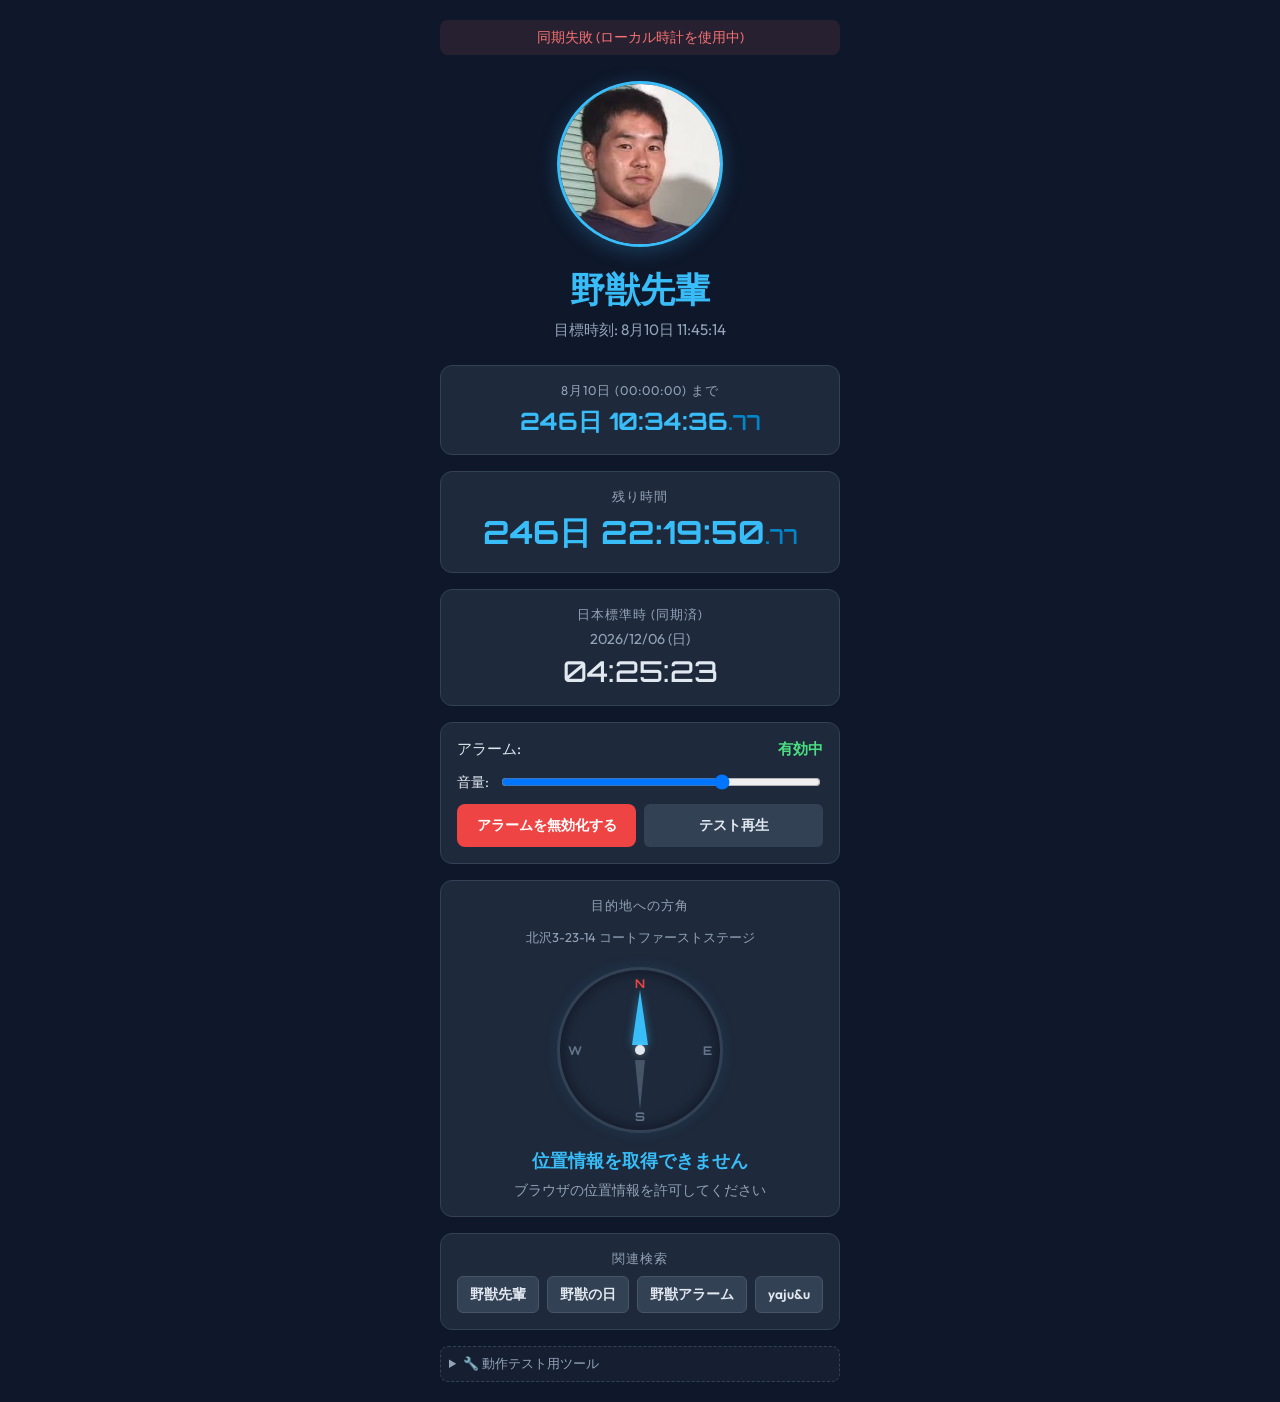
==== commit c9ae4c4e: "Add files via upload" ====
--- a/index.html
+++ b/index.html
@@ -3,93 +3,115 @@
 <head>
     <meta charset="UTF-8">
     <meta name="viewport" content="width=device-width, initial-scale=1.0">
-    <title>野獣先輩 - インターネットミームの歴史と影響</title>
-    <meta name="description" content="日本のインターネット文化において有名なネットミーム「野獣先輩」についての解説。その由来、ミーム化の背景、社会への影響についてまとめます。">
-    <meta name="keywords" content="野獣先輩, ネットミーム, インターネット文化, 114514, ニコニコ動画, 語録">
-    
-    <!-- OGP (Open Graph Protocol) -->
-    <meta property="og:type" content="website">
-    <meta property="og:title" content="野獣先輩 - インターネットミームの歴史と影響">
-    <meta property="og:description" content="日本のインターネット文化において有名なネットミーム「野獣先輩」についての解説。その由来、ミーム化の背景、社会への影響についてまとめます。">
-    <meta property="og:url" content="https://yajusenpaiweb.github.io/-/">
-    <meta property="og:site_name" content="野獣先輩 - インターネットミームの歴史と影響">
-    
-    <!-- Twitter Card -->
-    <meta name="twitter:card" content="summary_large_image">
-    <meta name="twitter:title" content="野獣先輩 - インターネットミームの歴史と影響">
-    <meta name="twitter:description" content="日本のインターネット文化において有名なネットミーム「野獣先輩」についての解説。">
-
+    <title>野獣先輩</title>
+    <meta name="description" content="野獣先輩 - 8月10日 11時45分14秒 高精度アラーム">
+    <link rel="icon" href="yaju.jpg" type="image/jpeg">
     <link rel="preconnect" href="https://fonts.googleapis.com">
     <link rel="preconnect" href="https://fonts.gstatic.com" crossorigin>
-    <link href="https://fonts.googleapis.com/css2?family=Inter:wght@400;600;800&family=Noto+Sans+JP:wght@400;700;900&display=swap" rel="stylesheet">
+    <link href="https://fonts.googleapis.com/css2?family=Orbitron:wght@500;700&family=Outfit:wght@400;600&display=swap" rel="stylesheet">
     <link rel="stylesheet" href="style.css">
 </head>
 <body>
-    <div class="background-effects">
-        <div class="glow-orb orb-1"></div>
-        <div class="glow-orb orb-2"></div>
-    </div>
-    
-    <header class="hero">
-        <div class="container">
-            <h1 class="fade-in-up">The Internet Meme:<br><span class="highlight">野獣先輩</span></h1>
-            <p class="subtitle fade-in-up delay-1">日本のインターネット文化における特異点。<br>その背景と影響を紐解く。</p>
+    <main class="container">
+        <div id="sync-status" class="sync-status">
+            <span id="sync-text">時刻同期中...</span>
         </div>
-    </header>
 
-    <main class="container">
-        <section class="card fade-in-up delay-2">
-            <h2>1. 概要と由来</h2>
-            <p>「野獣先輩」とは、2000年代初頭の映像作品に出演していた特定の人物を指すインターネット上の通称です。作中での独特な言動や強烈なキャラクター性から、2ちゃんねる（現5ちゃんねる）やニコニコ動画などのコミュニティにおいて、次第に注目を集めるようになりました。</p>
-            <p>ファンの間では「田所浩二（たどころ こうじ）」などの架空の名称で呼ばれることもありますが、これはインターネット上で後付けされたものであり、本名ではありません。</p>
-        </section>
+        <div class="yaju-container">
+            <img src="yaju.jpg" alt="野獣先輩" id="yaju-img">
+        </div>
 
-        <section class="card fade-in-up delay-3">
-            <h2>2. ネットミーム化の背景</h2>
-            <p>なぜこの人物が爆発的なネットミームとなったのか。その最大の理由は「素材としての抽象度の高さ」にあります。</p>
-            <div class="grid">
-                <div class="grid-item">
-                    <h3>MAD動画の素材として</h3>
-                    <p>彼の発言や独特なイントネーションは、元の文脈を離れて切り抜かれ、全く別の動画や音楽と合成する「MAD動画」の素材として多用されました。ニコニコ動画を中心に、一種の共通言語のように扱われました。</p>
-                </div>
-                <div class="grid-item">
-                    <h3>汎用性の高い「語録」</h3>
-                    <p>作中のセリフは「語録」と呼ばれ、「114514（いいよこいよ）」などに代表される言葉が、日常のSNSでの会話や時事問題への皮肉など、あらゆる文脈で転用可能だったことが流行に拍車をかけました。</p>
+        <header class="header">
+            <h1>野獣先輩</h1>
+            <p class="subtitle">目標時刻: 8月10日 11:45:14</p>
+        </header>
+
+        <div class="card">
+            <div class="label">8月10日 (00:00:00) まで</div>
+            <div id="countdown-display-day" class="countdown" style="font-size: 1.5rem;">
+                <span id="cdd-days">0</span>日 <span id="cdd-hours">00</span>:<span id="cdd-minutes">00</span>:<span id="cdd-seconds">00</span><span class="cd-ms" id="cdd-ms">.00</span>
+            </div>
+        </div>
+
+        <div class="card">
+            <div id="countdown-label" class="label">残り時間</div>
+            <div id="countdown-display" class="countdown">
+                <span id="cd-days-group" class="hidden"><span id="cd-days">0</span>日 </span><span id="cd-hours">00</span>:<span id="cd-minutes">00</span>:<span id="cd-seconds">00</span><span class="cd-ms" id="cd-ms">.00</span>
+            </div>
+        </div>
+
+        <div class="card">
+            <div class="label">日本標準時 (同期済)</div>
+            <div id="current-date" class="date">----/--/--</div>
+            <div id="current-time" class="time">00:00:00</div>
+        </div>
+
+        <div class="card settings">
+            <div class="status-row">
+                <span>アラーム:</span>
+                <span id="armed-text" class="status-val status-active">有効中</span>
+            </div>
+            <div class="volume-row">
+                <span>音量:</span>
+                <input type="range" id="volume-slider" min="0" max="1" step="0.1" value="0.7">
+            </div>
+            <div class="button-group">
+                <button id="btn-arm" class="btn-main btn-armed-state">アラームを無効化する</button>
+                <button id="btn-test">テスト再生</button>
+            </div>
+        </div>
+
+        <!-- 方角表示 -->
+        <div class="card compass-card">
+            <div class="label">目的地への方角</div>
+            <div class="compass-target-name">北沢3-23-14 コートファーストステージ</div>
+            <div class="compass-wrapper">
+                <div class="compass-ring">
+                    <div class="compass-labels">
+                        <span class="cl-n">N</span>
+                        <span class="cl-e">E</span>
+                        <span class="cl-s">S</span>
+                        <span class="cl-w">W</span>
+                    </div>
+                    <div id="compass-needle" class="compass-needle" style="transform: rotate(0deg);">
+                        <div class="needle-tip"></div>
+                        <div class="needle-tail"></div>
+                    </div>
                 </div>
             </div>
-            <p class="note">※現在では、原典を知らない世代にも「キャラクター」や「語録」だけが一人歩きして浸透しています。</p>
-        </section>
+            <div id="compass-bearing" class="compass-bearing">位置情報を取得中...</div>
+            <div id="compass-distance" class="compass-distance"></div>
+        </div>
 
-        <section class="card fade-in-up delay-4">
-            <h2>3. 社会的影響と問題点</h2>
-            <p>ネットミームとしての流行は、時として現実世界にも波及し、社会問題化する側面を持っています。</p>
-            <div class="alert-box">
-                <div class="alert-icon">⚠️</div>
-                <div class="alert-content">
-                    <h3>「野獣の日」と迷惑行為</h3>
-                    <p>「810（やじゅう）」の語呂合わせから、8月10日はファンから「野獣の日」と呼ばれています。一部のファンが作品の撮影地とされる場所（聖地）に集まり、騒音や卑猥な言動、近隣住民への迷惑行為を働く事態が毎年問題視されています。警察が出動する騒ぎに発展することもあり、ネット空間の「悪ふざけ」を現実に持ち込むことへの批判が強まっています。</p>
-                </div>
+        <!-- 検索リンク -->
+        <div class="card">
+            <div class="label">関連検索</div>
+            <div class="search-links">
+                <a href="https://www.google.com/search?q=%E9%87%8E%E7%8D%A3%E5%85%88%E8%BC%A9" target="_blank" class="search-btn">野獣先輩</a>
+                <a href="https://www.google.com/search?q=%E9%87%8E%E7%8D%A3%E3%81%AE%E6%97%A5" target="_blank" class="search-btn">野獣の日</a>
+                <a href="https://www.google.com/search?q=%E9%87%8E%E7%8D%A3%E3%82%A2%E3%83%A9%E3%83%BC%E3%83%A0" target="_blank" class="search-btn">野獣アラーム</a>
+                <a href="https://www.google.com/search?q=yaju%26u" target="_blank" class="search-btn">yaju&amp;u</a>
             </div>
-        </section>
+        </div>
 
-        <section class="card fade-in-up delay-4" style="transition-delay: 0.5s;">
-            <h2>4. 関連リンク</h2>
-            <p>関連するファンサイトやまとめ情報については、以下の外部サイトも参照してください。</p>
-            <div style="margin-top: 16px;">
-                <a href="https://yajusenpaiweb.github.io/yaju/" target="_blank" rel="noopener noreferrer" class="button-link">
-                    野獣先輩 Web ↗
-                </a>
+        <details class="debug-panel">
+            <summary>🔧 動作テスト用ツール</summary>
+            <div class="debug-buttons">
+                <button id="btn-debug-10s">10秒後にセット</button>
+                <button id="btn-debug-reset">リセット</button>
             </div>
-        </section>
+            <div id="debug-log" class="debug-log"></div>
+        </details>
     </main>
 
-    <footer>
-        <p>&copy; 2026 Internet Meme Research</p>
-        <div style="margin-top: 20px;">
-            <img src="https://count.getloli.com/@yaju?name=yaju&theme=random&padding=7&offset=0&align=top&scale=1&pixelated=1&darkmode=auto" alt="アクセスカウンター">
+    <div id="alarm-modal" class="modal hidden">
+        <div class="modal-content">
+            <h2>⏰ 時間になりました！</h2>
+            <div class="modal-time font-orbitron">11:45:14</div>
+            <button id="btn-stop-alarm">アラームを停止</button>
         </div>
-    </footer>
+    </div>
 
-    <script src="script.js"></script>
+    <script src="app.js"></script>
 </body>
 </html>
--- a/style.css
+++ b/style.css
@@ -1,245 +1,415 @@
-:root {
-    --bg-color: #0f1115;
-    --text-primary: #f0f2f5;
-    --text-secondary: #a0aab2;
-    --accent: #6d28d9; /* Deep purple */
-    --accent-glow: rgba(109, 40, 217, 0.5);
-    --card-bg: rgba(255, 255, 255, 0.03);
-    --card-border: rgba(255, 255, 255, 0.08);
-}
-
-* {
+/* style.css */
+
+body {
     margin: 0;
-    padding: 0;
-    box-sizing: border-box;
-}
-
-body {
-    background-color: var(--bg-color);
-    color: var(--text-primary);
-    font-family: 'Inter', 'Noto Sans JP', sans-serif;
-    line-height: 1.6;
-    overflow-x: hidden;
+    padding: 20px;
+    background-color: #0f172a;
+    color: #e2e8f0;
+    font-family: 'Outfit', -apple-system, sans-serif;
+    display: flex;
+    justify-content: center;
+    align-items: center;
+    min-height: 100vh;
+}
+
+.container {
+    width: 100%;
+    max-width: 400px;
+    display: flex;
+    flex-direction: column;
+    gap: 16px;
+}
+
+.yaju-container {
+    text-align: center;
+    margin-top: 10px;
+}
+
+#yaju-img {
+    width: 160px;
+    height: 160px;
+    border-radius: 50%;
+    object-fit: cover;
+    border: 3px solid #38bdf8;
+    box-shadow: 0 4px 20px rgba(56, 189, 248, 0.25);
+}
+
+.header {
+    text-align: center;
+    margin-bottom: 8px;
+}
+
+.header h1 {
+    font-size: 2.2rem;
+    margin: 0;
+    color: #38bdf8;
+    font-weight: 800;
+}
+
+.subtitle {
+    margin: 6px 0 0 0;
+    color: #94a3b8;
+    font-size: 0.95rem;
+}
+
+.sync-status {
+    text-align: center;
+    font-size: 0.85rem;
+    color: #38bdf8;
+    background-color: rgba(56, 189, 248, 0.1);
+    padding: 8px;
+    border-radius: 8px;
+}
+
+.sync-status.synced {
+    color: #4ade80;
+    background-color: rgba(74, 222, 128, 0.1);
+}
+
+.sync-status.failed {
+    color: #f87171;
+    background-color: rgba(248, 113, 113, 0.1);
+}
+
+.card {
+    background-color: #1e293b;
+    border: 1px solid #334155;
+    border-radius: 12px;
+    padding: 16px;
+    text-align: center;
+}
+
+.label {
+    font-size: 0.8rem;
+    color: #94a3b8;
+    text-transform: uppercase;
+    letter-spacing: 1px;
+    margin-bottom: 6px;
+}
+
+.countdown {
+    font-family: 'Orbitron', monospace;
+    font-size: 2rem;
+    font-weight: 700;
+    color: #38bdf8;
+}
+
+.cd-ms {
+    font-size: 1.3rem;
+    color: #0284c7;
+}
+
+.date {
+    font-size: 0.9rem;
+    color: #94a3b8;
+    margin-bottom: 4px;
+}
+
+.time {
+    font-family: 'Orbitron', monospace;
+    font-size: 1.8rem;
+    font-weight: 500;
+}
+
+.settings {
+    display: flex;
+    flex-direction: column;
+    gap: 12px;
+}
+
+.status-row {
+    display: flex;
+    justify-content: space-between;
+    font-size: 0.95rem;
+}
+
+.status-val {
+    font-weight: bold;
+    color: #94a3b8;
+}
+
+.status-active {
+    color: #4ade80;
+}
+
+.volume-row {
+    display: flex;
+    align-items: center;
+    gap: 10px;
+    font-size: 0.9rem;
+}
+
+input[type="range"] {
+    flex-grow: 1;
+}
+
+.button-group {
+    display: flex;
+    gap: 8px;
+}
+
+.button-group button {
+    flex: 1;
+    font-size: 0.9rem;
+    padding: 12px 8px;
+}
+
+.btn-main {
+    background-color: #3b82f6;
+    color: #fff;
+    border-radius: 8px;
+    font-weight: bold;
+    height: auto;
+}
+
+.btn-main:hover {
+    background-color: #2563eb;
+}
+
+.btn-main.btn-armed-state {
+    background-color: #ef4444; /* 解除ボタン用なので赤色にします */
+}
+
+.btn-main.btn-armed-state:hover {
+    background-color: #dc2626;
+}
+
+button {
+    background-color: #334155;
+    color: #e2e8f0;
+    border: none;
+    border-radius: 6px;
+    padding: 10px 16px;
+    font-weight: 600;
+    cursor: pointer;
+    transition: background-color 0.2s;
+}
+
+button:hover {
+    background-color: #475569;
+}
+
+/* コンパス */
+.compass-card {
+    display: flex;
+    flex-direction: column;
+    align-items: center;
+    gap: 8px;
+}
+
+.compass-target-name {
+    font-size: 0.8rem;
+    color: #94a3b8;
+    margin-bottom: 4px;
+}
+
+.compass-wrapper {
+    display: flex;
+    justify-content: center;
+    padding: 8px 0;
+}
+
+.compass-ring {
+    width: 160px;
+    height: 160px;
+    border-radius: 50%;
+    border: 3px solid #334155;
     position: relative;
-}
-
-/* Background effects */
-.background-effects {
+    background: radial-gradient(circle, #1e293b 60%, #0f172a 100%);
+    box-shadow: 0 0 15px rgba(56, 189, 248, 0.1), inset 0 0 15px rgba(0, 0, 0, 0.3);
+}
+
+.compass-labels span {
+    position: absolute;
+    font-family: 'Orbitron', monospace;
+    font-size: 0.75rem;
+    font-weight: 700;
+    color: #64748b;
+}
+
+.cl-n { top: 6px; left: 50%; transform: translateX(-50%); color: #ef4444 !important; }
+.cl-s { bottom: 6px; left: 50%; transform: translateX(-50%); }
+.cl-e { right: 8px; top: 50%; transform: translateY(-50%); }
+.cl-w { left: 8px; top: 50%; transform: translateY(-50%); }
+
+.compass-needle {
+    position: absolute;
+    top: 50%;
+    left: 50%;
+    width: 4px;
+    height: 120px;
+    margin-left: -2px;
+    margin-top: -60px;
+    transition: transform 0.6s cubic-bezier(0.34, 1.56, 0.64, 1);
+    transform-origin: center center;
+}
+
+.needle-tip {
+    width: 0;
+    height: 0;
+    border-left: 8px solid transparent;
+    border-right: 8px solid transparent;
+    border-bottom: 55px solid #38bdf8;
+    position: absolute;
+    top: 0;
+    left: 50%;
+    transform: translateX(-50%);
+    filter: drop-shadow(0 0 4px rgba(56, 189, 248, 0.5));
+}
+
+.needle-tail {
+    width: 0;
+    height: 0;
+    border-left: 5px solid transparent;
+    border-right: 5px solid transparent;
+    border-top: 50px solid #475569;
+    position: absolute;
+    bottom: 0;
+    left: 50%;
+    transform: translateX(-50%);
+}
+
+.compass-needle::after {
+    content: '';
+    width: 10px;
+    height: 10px;
+    background: #e2e8f0;
+    border-radius: 50%;
+    position: absolute;
+    top: 50%;
+    left: 50%;
+    transform: translate(-50%, -50%);
+    box-shadow: 0 0 6px rgba(255, 255, 255, 0.3);
+}
+
+.compass-bearing {
+    font-family: 'Orbitron', monospace;
+    font-size: 1.1rem;
+    font-weight: 700;
+    color: #38bdf8;
+}
+
+.compass-distance {
+    font-size: 0.85rem;
+    color: #94a3b8;
+}
+
+/* 検索リンク */
+.search-links {
+    display: flex;
+    flex-wrap: wrap;
+    gap: 8px;
+    justify-content: center;
+    margin-top: 8px;
+}
+
+.search-btn {
+    background-color: #334155;
+    color: #e2e8f0;
+    text-decoration: none;
+    padding: 8px 12px;
+    border-radius: 6px;
+    font-size: 0.85rem;
+    font-weight: 600;
+    transition: background-color 0.2s, transform 0.1s;
+    border: 1px solid #475569;
+}
+
+.search-btn:hover {
+    background-color: #475569;
+    transform: translateY(-2px);
+    border-color: #38bdf8;
+    color: #fff;
+}
+
+.hidden {
+    display: none !important;
+}
+
+.debug-panel {
+    background-color: rgba(30, 41, 59, 0.5);
+    border: 1px dashed #334155;
+    border-radius: 8px;
+    padding: 8px;
+}
+
+summary {
+    font-size: 0.8rem;
+    color: #94a3b8;
+    cursor: pointer;
+    user-select: none;
+}
+
+.debug-buttons {
+    display: flex;
+    gap: 8px;
+    margin: 8px 0;
+}
+
+.debug-buttons button {
+    font-size: 0.75rem;
+    padding: 6px 12px;
+}
+
+.debug-log {
+    font-family: monospace;
+    font-size: 0.7rem;
+    background-color: #000;
+    color: #4ade80;
+    padding: 6px;
+    max-height: 80px;
+    overflow-y: auto;
+    border-radius: 4px;
+}
+
+.modal {
     position: fixed;
     top: 0;
     left: 0;
-    width: 100vw;
-    height: 100vh;
-    z-index: -1;
-    overflow: hidden;
-    pointer-events: none;
-}
-
-.glow-orb {
-    position: absolute;
-    border-radius: 50%;
-    filter: blur(100px);
-    opacity: 0.4;
-    animation: float 20s infinite ease-in-out alternate;
-}
-
-.orb-1 {
-    width: 400px;
-    height: 400px;
-    background: #6d28d9;
-    top: -100px;
-    left: -100px;
-}
-
-.orb-2 {
-    width: 300px;
-    height: 300px;
-    background: #1d4ed8;
-    bottom: -50px;
-    right: -100px;
-    animation-delay: -5s;
-}
-
-@keyframes float {
-    0% { transform: translate(0, 0) scale(1); }
-    100% { transform: translate(100px, 50px) scale(1.2); }
-}
-
-.container {
-    max-width: 900px;
-    margin: 0 auto;
-    padding: 0 24px;
-}
-
-/* Hero Section */
-.hero {
-    min-height: 60vh;
-    display: flex;
+    width: 100%;
+    height: 100%;
+    background-color: rgba(15, 23, 42, 0.9);
+    display: flex;
+    justify-content: center;
     align-items: center;
-    justify-content: center;
+    z-index: 9999;
+}
+
+.modal.hidden {
+    display: none;
+}
+
+.modal-content {
+    background-color: #1e293b;
+    border: 2px solid #ef4444;
+    border-radius: 12px;
+    padding: 30px;
     text-align: center;
-    padding: 100px 0 60px;
-}
-
-h1 {
-    font-size: 3.5rem;
-    font-weight: 900;
-    line-height: 1.2;
-    margin-bottom: 24px;
-    letter-spacing: -0.02em;
-}
-
-.highlight {
-    background: linear-gradient(135deg, #a78bfa, #3b82f6);
-    -webkit-background-clip: text;
-    -webkit-text-fill-color: transparent;
-    display: inline-block;
-    filter: drop-shadow(0 0 20px var(--accent-glow));
-}
-
-.subtitle {
-    font-size: 1.2rem;
-    color: var(--text-secondary);
-    max-width: 600px;
-    margin: 0 auto;
-}
-
-/* Main Content */
-main {
-    padding-bottom: 100px;
-}
-
-.card {
-    background: var(--card-bg);
-    border: 1px solid var(--card-border);
-    border-radius: 24px;
-    padding: 40px;
-    margin-bottom: 40px;
-    backdrop-filter: blur(12px);
-    -webkit-backdrop-filter: blur(12px);
-    transition: transform 0.3s ease, border-color 0.3s ease, box-shadow 0.3s ease;
-}
-
-.card:hover {
-    transform: translateY(-5px);
-    border-color: rgba(255, 255, 255, 0.15);
-    box-shadow: 0 10px 30px rgba(0, 0, 0, 0.5);
-}
-
-h2 {
-    font-size: 1.8rem;
-    margin-bottom: 20px;
+    width: 90%;
+    max-width: 320px;
+    box-shadow: 0 0 20px rgba(239, 68, 68, 0.3);
+}
+
+.modal h2 {
+    margin-top: 0;
+    color: #ef4444;
+}
+
+.modal-time {
+    font-family: 'Orbitron', monospace;
+    font-size: 2.5rem;
     font-weight: 700;
-    color: #e2e8f0;
-}
-
-p {
-    margin-bottom: 16px;
-    color: var(--text-secondary);
-    font-size: 1.05rem;
-}
-
-/* Grid Layout */
-.grid {
-    display: grid;
-    grid-template-columns: 1fr 1fr;
-    gap: 24px;
-    margin-top: 30px;
-    margin-bottom: 20px;
-}
-
-.grid-item {
-    background: rgba(0, 0, 0, 0.2);
-    padding: 24px;
-    border-radius: 16px;
-    border: 1px solid rgba(255, 255, 255, 0.05);
-}
-
-.grid-item h3 {
-    font-size: 1.2rem;
-    margin-bottom: 12px;
-    color: #cbd5e1;
-}
-
-.note {
-    font-size: 0.9rem;
-    font-style: italic;
-    opacity: 0.8;
-}
-
-/* Alert Box */
-.alert-box {
-    display: flex;
-    gap: 20px;
-    background: rgba(220, 38, 38, 0.1);
-    border: 1px solid rgba(220, 38, 38, 0.3);
-    padding: 24px;
-    border-radius: 16px;
-    margin-top: 24px;
-}
-
-.alert-icon {
-    font-size: 2rem;
-}
-
-.alert-content h3 {
-    color: #fca5a5;
-    margin-bottom: 12px;
-}
-
-.alert-content p {
-    color: #f87171;
-    margin-bottom: 0;
-}
-
-footer {
-    text-align: center;
-    padding: 40px;
-    color: var(--text-secondary);
-    font-size: 0.9rem;
-    border-top: 1px solid var(--card-border);
-}
-
-/* Button Link */
-.button-link {
-    display: inline-block;
-    padding: 12px 24px;
-    background-color: var(--accent);
+    margin: 15px 0;
+}
+
+.modal button {
+    background-color: #ef4444;
     color: white;
-    text-decoration: none;
-    border-radius: 8px;
-    font-weight: 600;
-    transition: background-color 0.3s ease, transform 0.3s ease, box-shadow 0.3s ease;
-    box-shadow: 0 4px 15px rgba(109, 40, 217, 0.4);
-}
-
-.button-link:hover {
-    background-color: #7c3aed;
-    transform: translateY(-2px);
-    box-shadow: 0 6px 20px rgba(109, 40, 217, 0.6);
-}
-
-/* Animations */
-.fade-in-up {
-    opacity: 0;
-    transform: translateY(30px);
-    transition: opacity 0.8s ease, transform 0.8s cubic-bezier(0.16, 1, 0.3, 1);
-}
-
-.fade-in-up.visible {
-    opacity: 1;
-    transform: translateY(0);
-}
-
-.delay-1 { transition-delay: 0.1s; }
-.delay-2 { transition-delay: 0.2s; }
-.delay-3 { transition-delay: 0.3s; }
-.delay-4 { transition-delay: 0.4s; }
-
-/* Responsive */
-@media (max-width: 768px) {
-    h1 { font-size: 2.5rem; }
-    .grid { grid-template-columns: 1fr; }
-    .card { padding: 24px; }
-    .alert-box { flex-direction: column; gap: 12px; }
-}
+    width: 100%;
+    padding: 10px;
+    font-size: 1rem;
+}
+
+.modal button:hover {
+    background-color: #dc2626;
+}
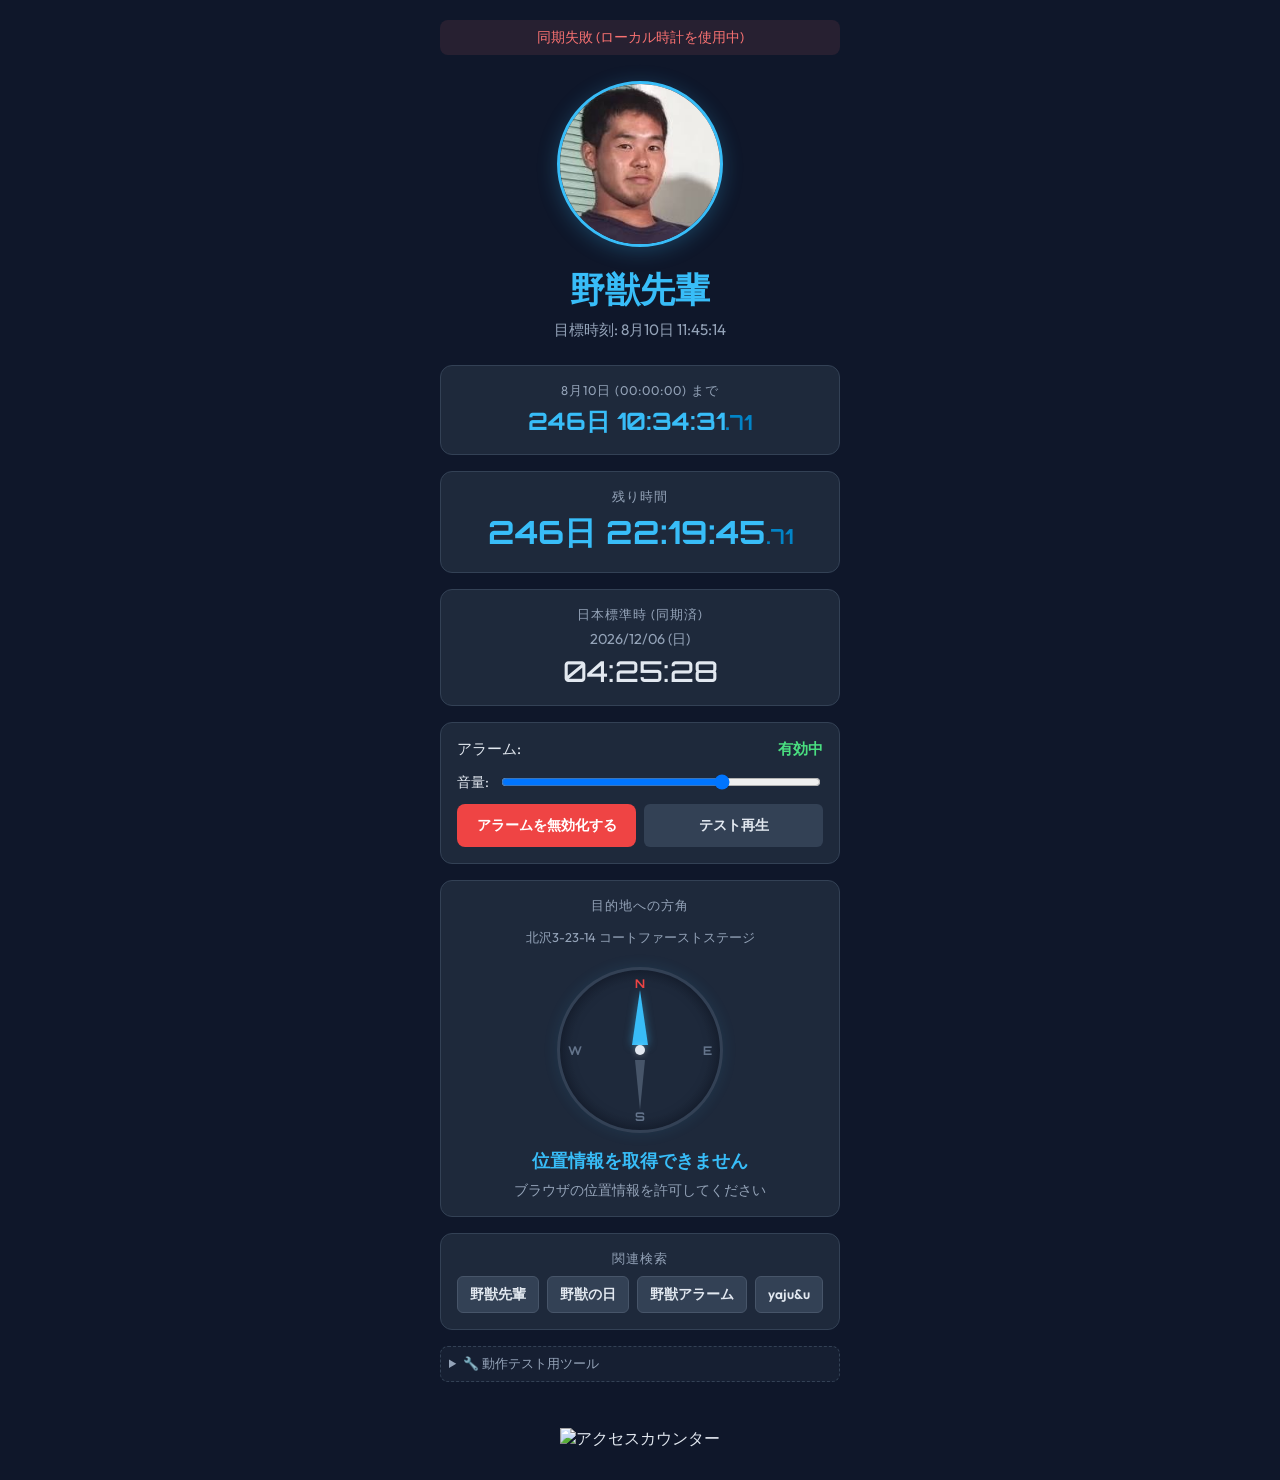
==== commit e88b1612: "Add files via upload" ====
--- a/index.html
+++ b/index.html
@@ -102,6 +102,11 @@
             </div>
             <div id="debug-log" class="debug-log"></div>
         </details>
+
+        <!-- アクセスカウンター -->
+        <div style="text-align: center; margin-top: 30px; margin-bottom: 10px;">
+            <img src="https://count.getloli.com/@yajusenpai?name=yajusenpai&theme=yousa-ling&padding=7&offset=0&align=top&scale=1&pixelated=1&darkmode=auto" alt="アクセスカウンター" style="max-width: 100%;">
+        </div>
     </main>
 
     <div id="alarm-modal" class="modal hidden">
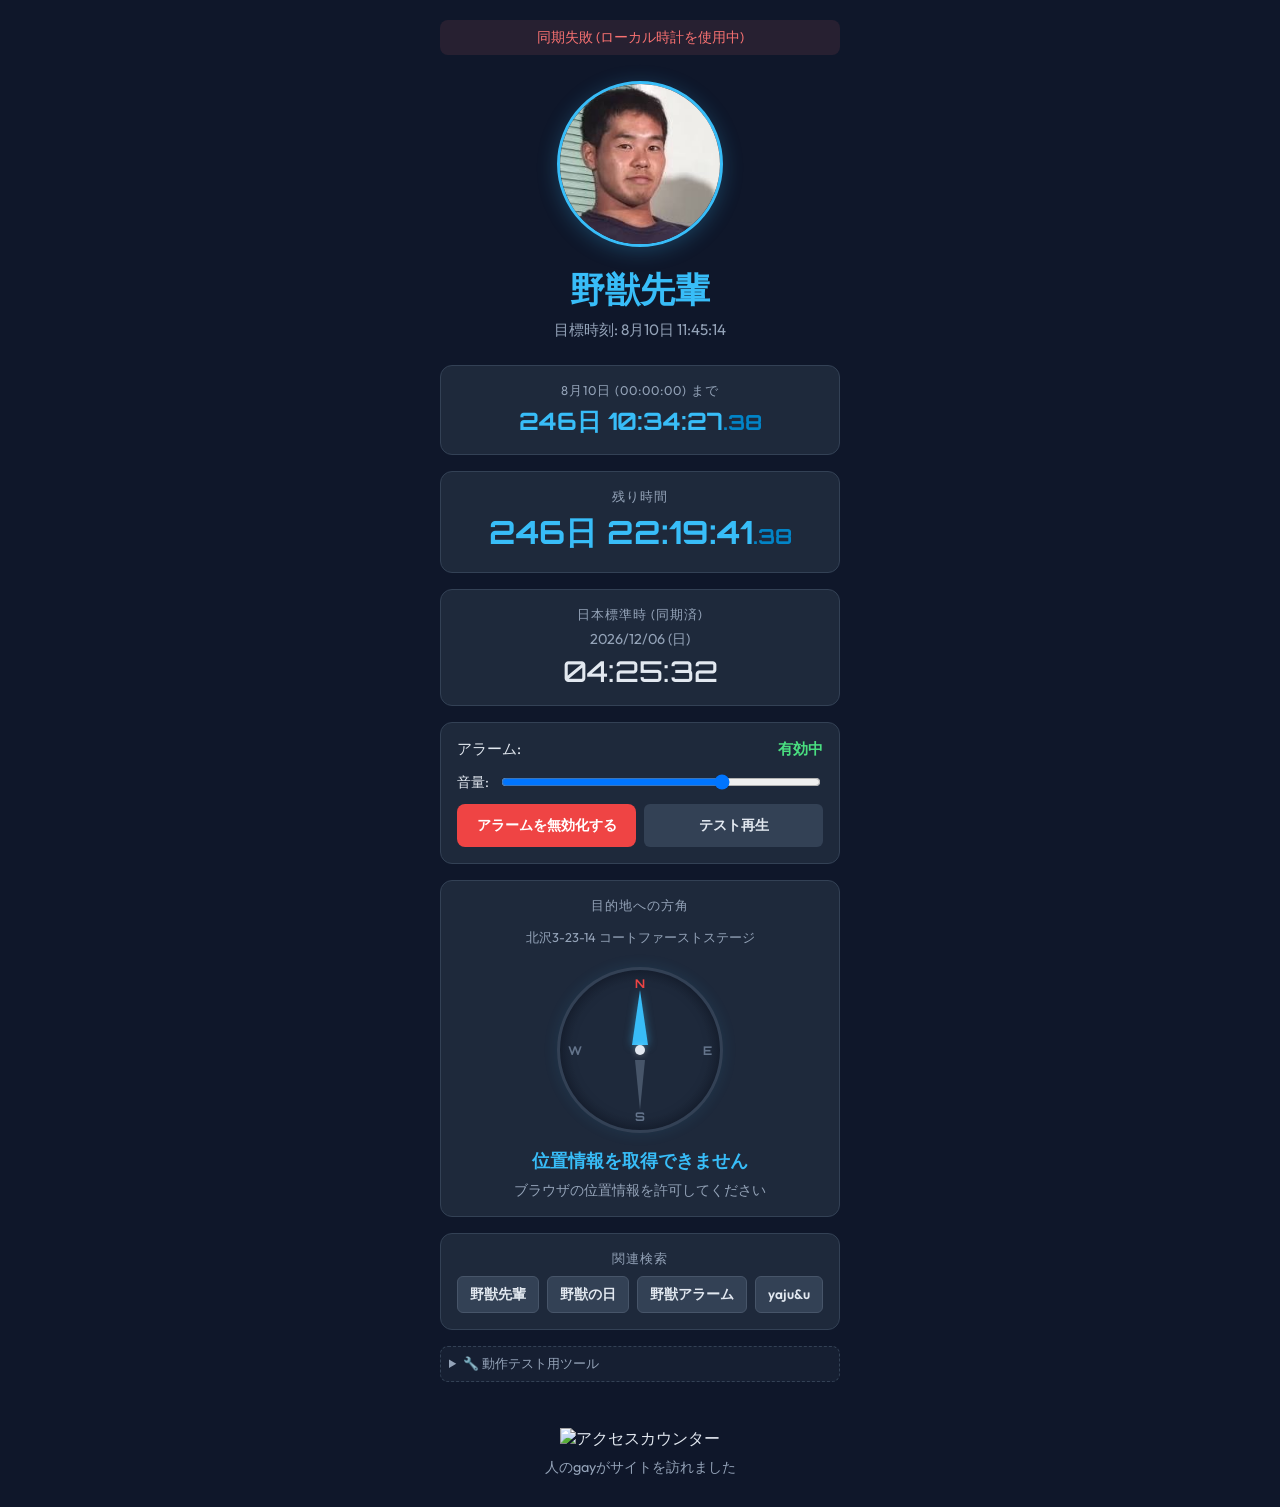
==== commit 3a12f69f: "Add files via upload" ====
--- a/index.html
+++ b/index.html
@@ -106,6 +106,9 @@
         <!-- アクセスカウンター -->
         <div style="text-align: center; margin-top: 30px; margin-bottom: 10px;">
             <img src="https://count.getloli.com/@yajusenpai?name=yajusenpai&theme=yousa-ling&padding=7&offset=0&align=top&scale=1&pixelated=1&darkmode=auto" alt="アクセスカウンター" style="max-width: 100%;">
+            <div style="margin-top: 8px; color: #94a3b8; font-size: 0.9rem;">
+                人のgayがサイトを訪れました
+            </div>
         </div>
     </main>
 
